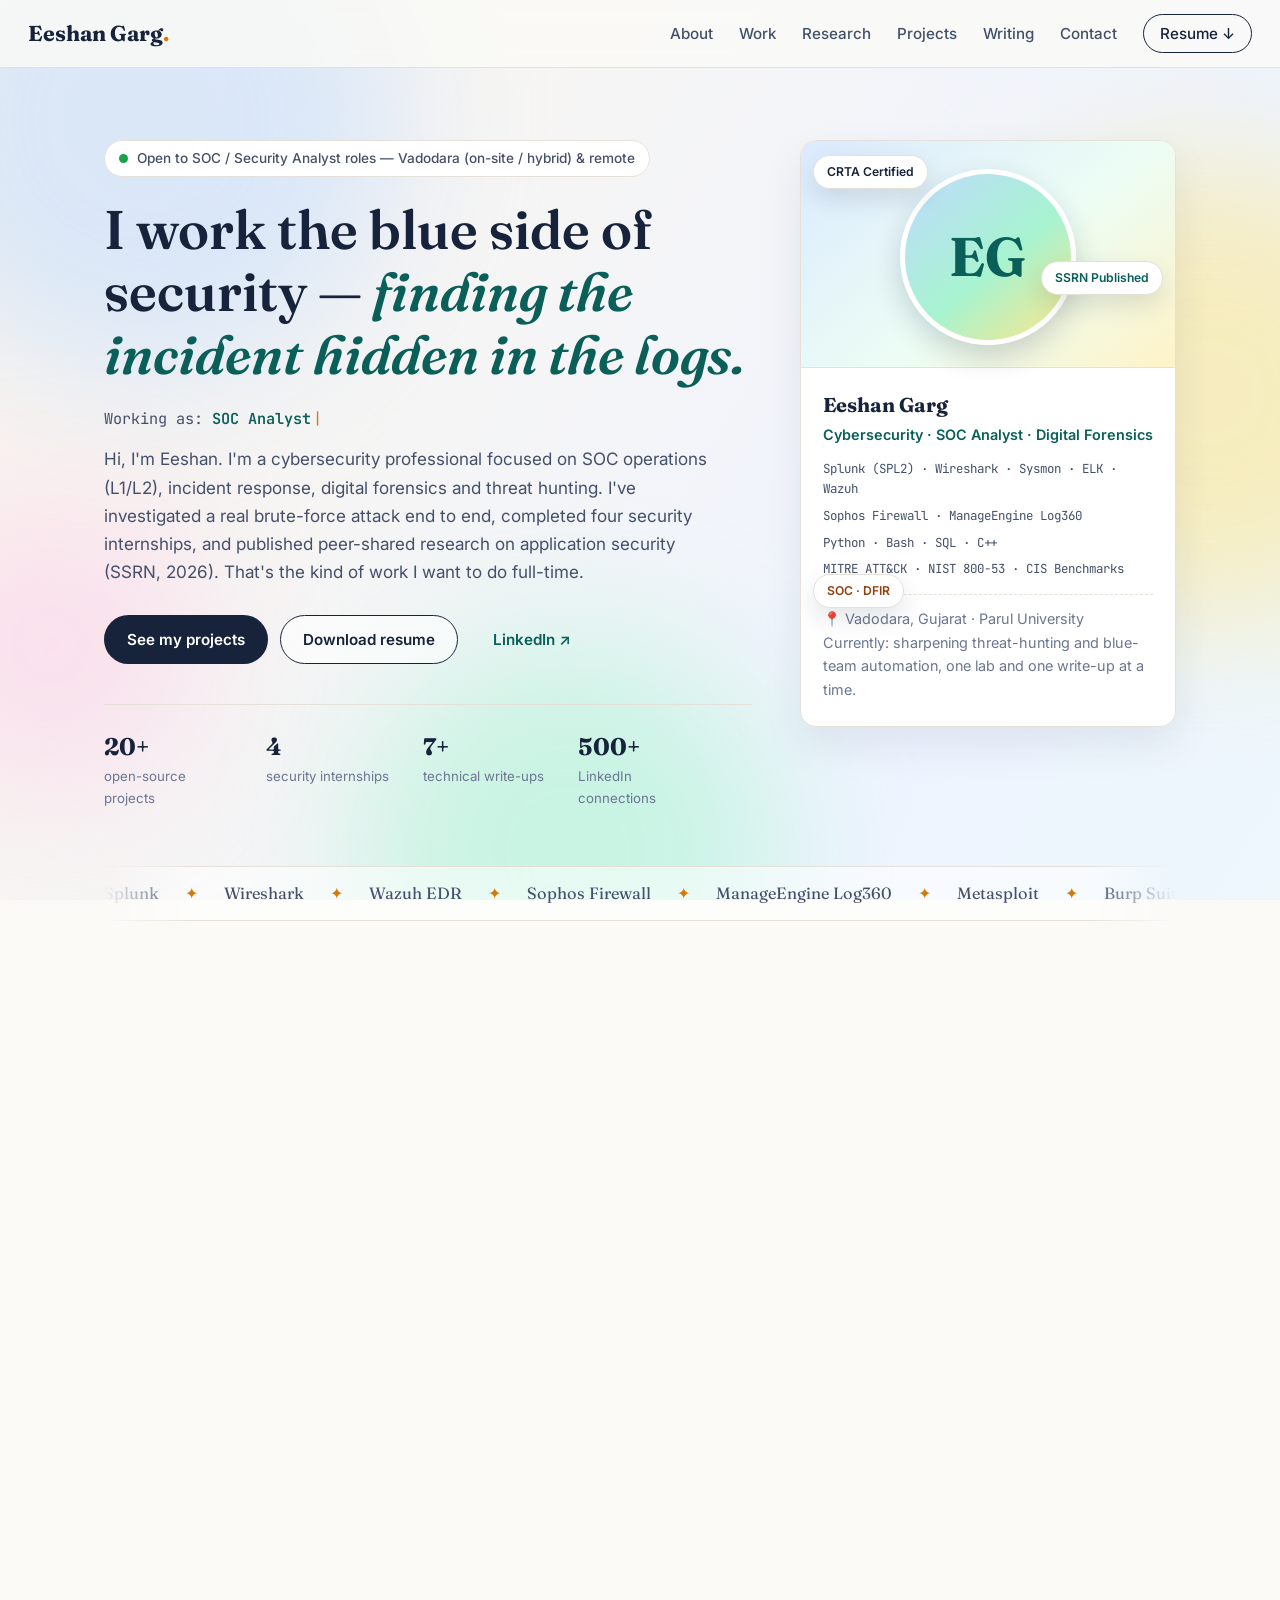
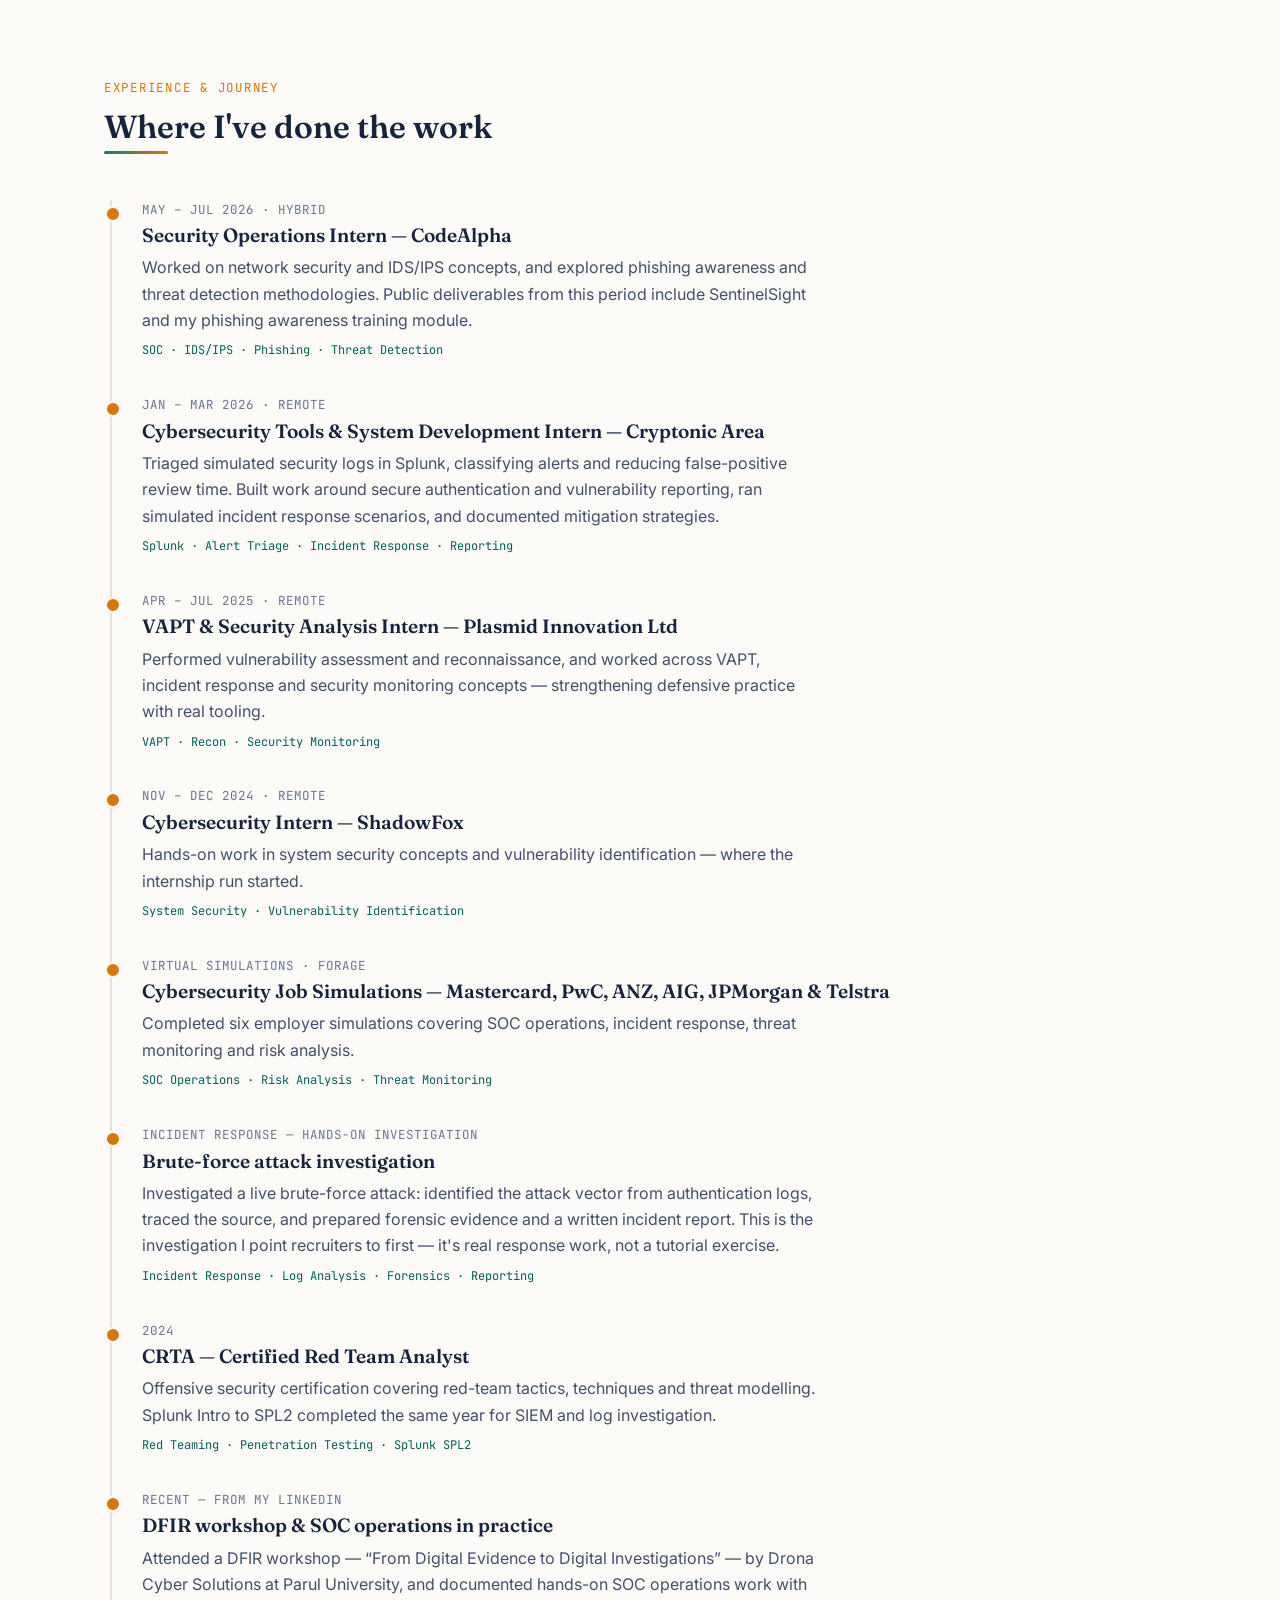
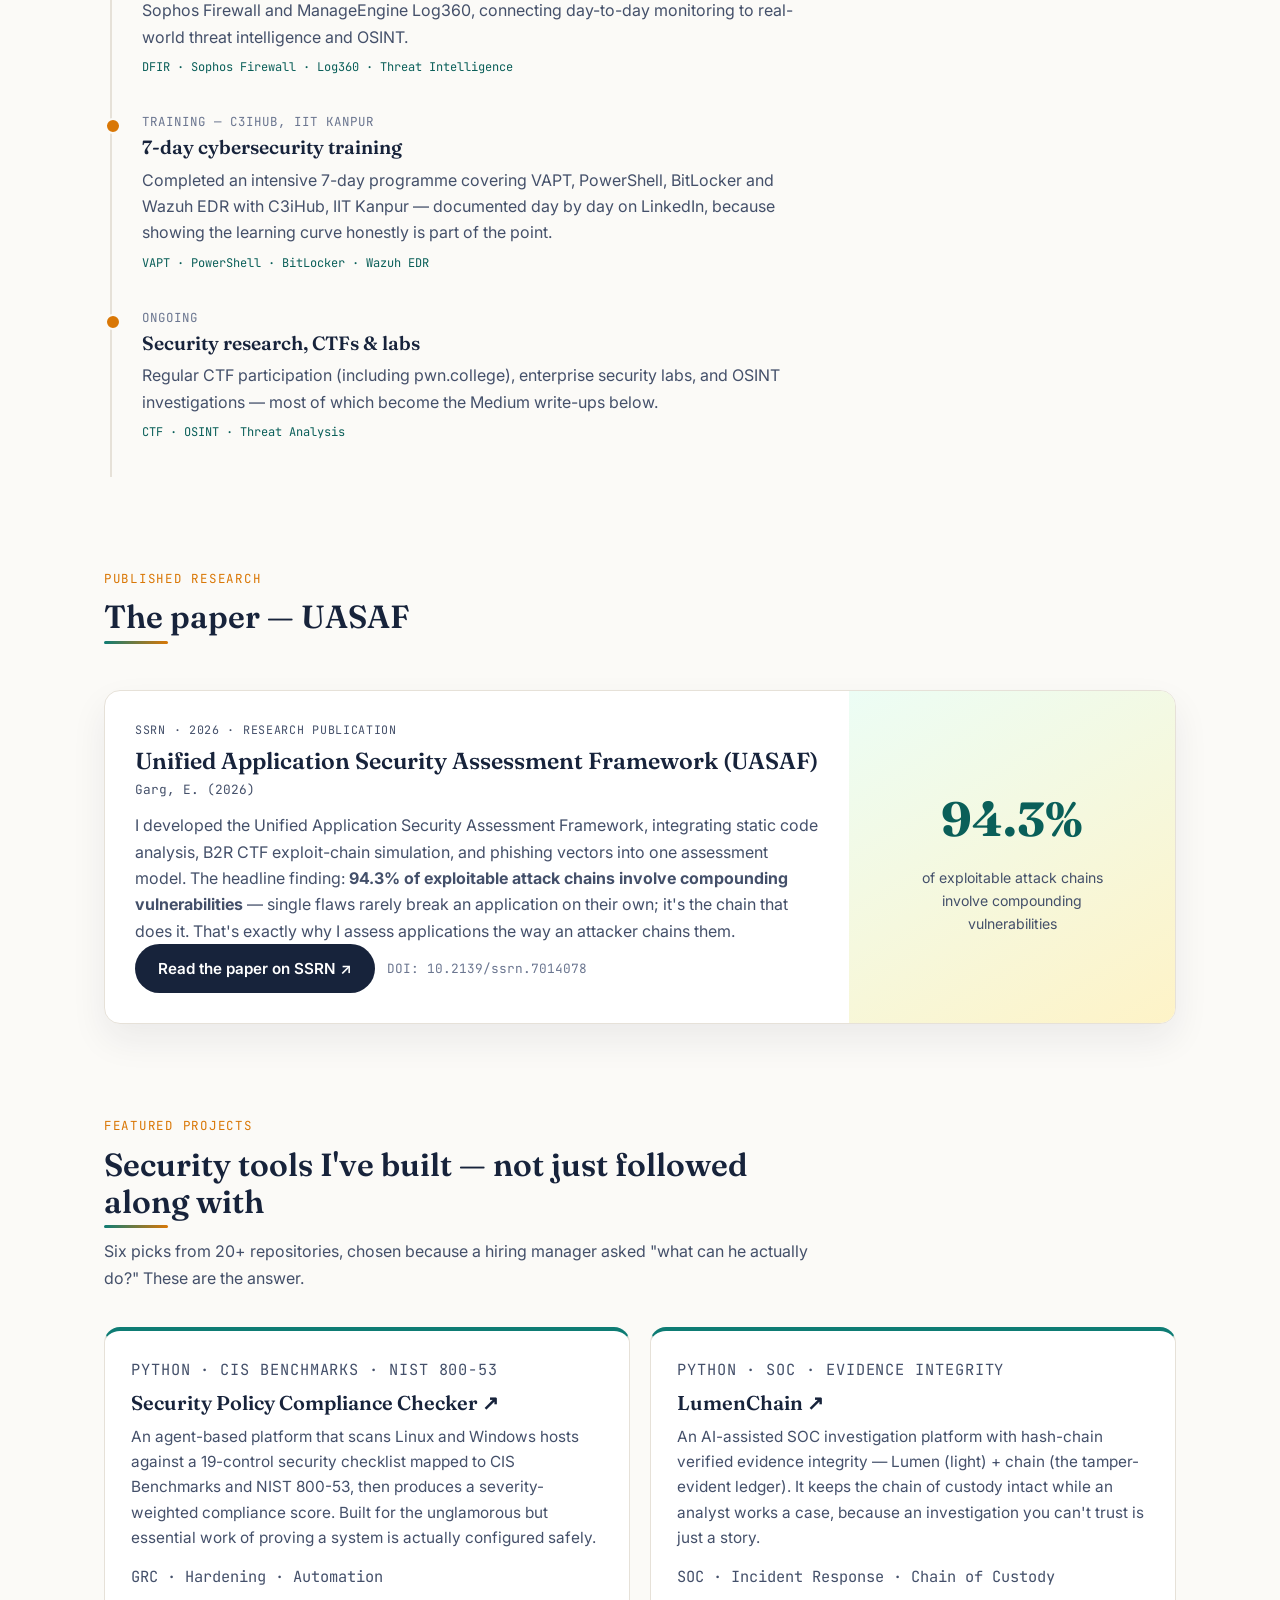
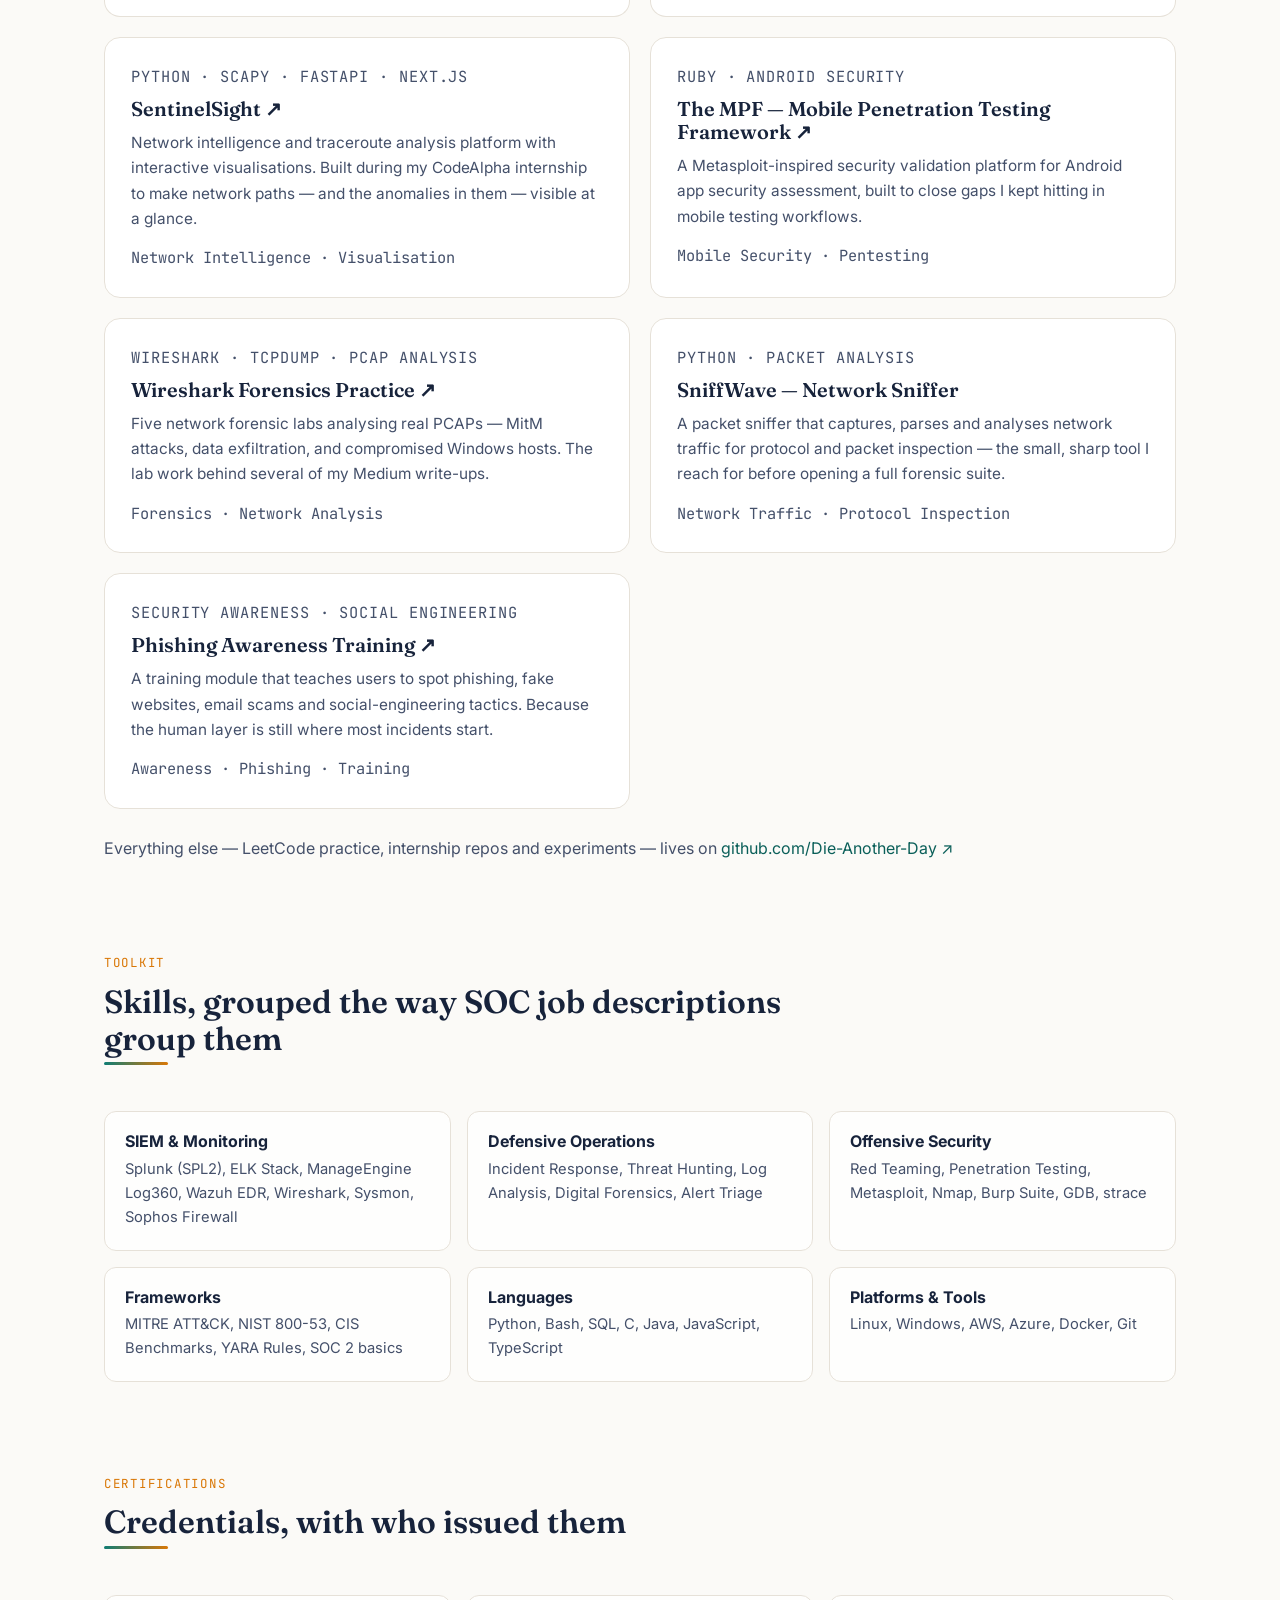
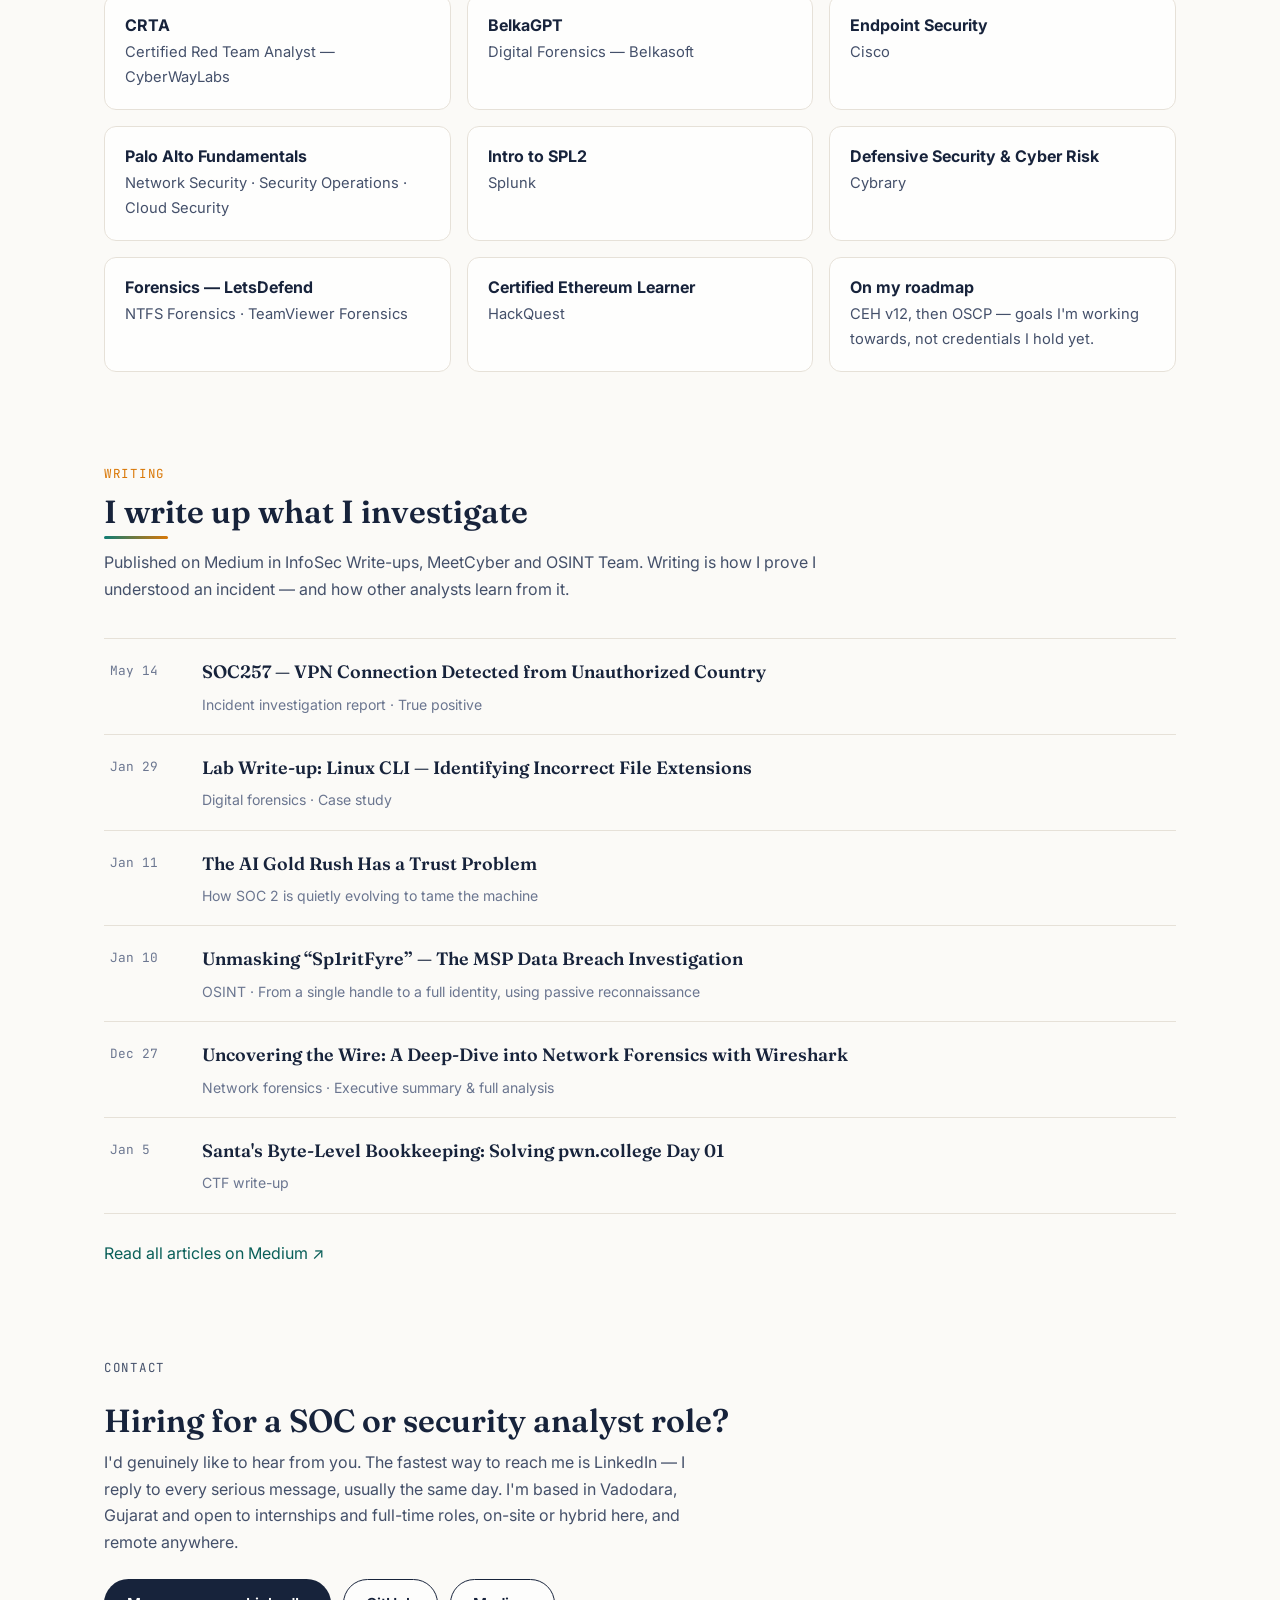
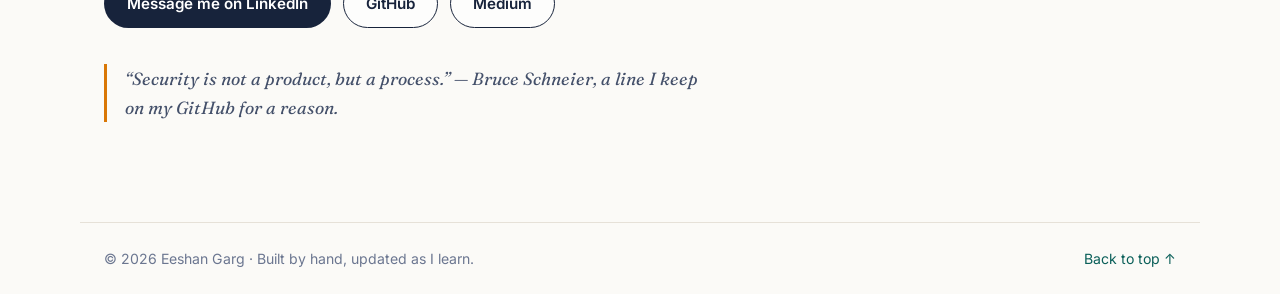
==== index.html @ 0905671b "Add files via upload" ====
<!DOCTYPE html>
<html lang="en">
<head>
<meta charset="UTF-8">
<meta name="viewport" content="width=device-width, initial-scale=1.0">
<title>Eeshan Garg — SOC Analyst &amp; Cybersecurity Professional</title>
<meta name="description" content="Eeshan Garg is a cybersecurity professional from Vadodara, Gujarat, specialising in SOC operations, incident response, threat hunting and digital forensics. CRTA certified, Splunk SPL2, Parul University. Open to SOC / Security Analyst roles — on-site & hybrid in Vadodara, and remote.">
<meta property="og:title" content="Eeshan Garg — SOC Analyst & Cybersecurity Professional">
<meta property="og:description" content="SOC operations, incident response, threat hunting. CRTA certified. I investigate real incidents and write up what I find.">
<meta property="og:type" content="website">
<meta property="og:url" content="https://eeshan-agrawal.vercel.app/">
<link rel="preconnect" href="https://fonts.googleapis.com">
<link rel="preconnect" href="https://fonts.gstatic.com" crossorigin>
<link href="https://fonts.googleapis.com/css2?family=Fraunces:opsz,wght@9..144,500;9..144,600;9..144,700&family=Inter:wght@400;500;600;700&family=JetBrains+Mono:wght@400;500&display=swap" rel="stylesheet">
<link rel="stylesheet" href="styles.css">
<link rel="stylesheet" href="animations.css">
<link rel="icon" href="data:image/svg+xml,<svg xmlns='http://www.w3.org/2000/svg' viewBox='0 0 100 100'><text y='.9em' font-size='90'>🛡</text></svg>">
</head>
<body>
<div class="scroll-progress" id="scrollProgress" aria-hidden="true"></div>

<!-- animated light background -->
<div class="bg" aria-hidden="true">
  <div class="blob blob-1"></div>
  <div class="blob blob-2"></div>
  <div class="blob blob-3"></div>
  <div class="blob blob-4"></div>
</div>

<header class="site-header">
  <a class="brand" href="#top">Eeshan Garg<span class="brand-dot">.</span></a>
  <button class="nav-toggle" aria-label="Open menu" aria-expanded="false">☰</button>
  <nav class="nav" id="nav">
    <a href="#about">About</a>
    <a href="#work">Work</a>
    <a href="#research">Research</a>
    <a href="#projects">Projects</a>
    <a href="#writing">Writing</a>
    <a href="#contact">Contact</a>
    <a class="nav-cta" href="assets/Eeshan_Garg_Resume.pdf" download>Resume ↓</a>
  </nav>
</header>

<main id="top">

  <!-- HERO -->
  <section class="hero">
    <div class="hero-copy">
      <p class="availability"><span class="pulse"></span> Open to SOC / Security Analyst roles — Vadodara (on-site / hybrid) &amp; remote</p>
      <h1>I work the blue side of security — <em>finding the incident hidden in the logs.</em></h1>
      <p class="role-rotator" aria-label="Roles">Working as: <span id="roleText">SOC Analyst</span><span class="caret">|</span></p>
      <p class="hero-sub">
        Hi, I'm Eeshan. I'm a cybersecurity professional focused on SOC operations (L1/L2),
        incident response, digital forensics and threat hunting. I've investigated a real brute-force
        attack end to end, completed four security internships, and published peer-shared research on
        application security (SSRN, 2026). That's the kind of work I want to do full-time.
      </p>
      <div class="hero-actions">
        <a class="btn btn-primary" href="#projects">See my projects</a>
        <a class="btn btn-ghost" href="assets/Eeshan_Garg_Resume.pdf" download>Download resume</a>
        <a class="btn btn-text" href="https://www.linkedin.com/in/eeshangarg888" target="_blank" rel="noopener">LinkedIn ↗</a>
      </div>
      <dl class="stats">
        <div><dt><span class="count" data-count="20">0</span>+</dt><dd>open-source projects</dd></div>
        <div><dt><span class="count" data-count="4">0</span></dt><dd>security internships</dd></div>
        <div><dt><span class="count" data-count="7">0</span>+</dt><dd>technical write-ups</dd></div>
        <div><dt><span class="count" data-count="500">0</span>+</dt><dd>LinkedIn connections</dd></div>
      </dl>
    </div>

    <aside class="hero-card" id="heroCard">
      <span class="float-badge badge-1">CRTA Certified</span>
      <span class="float-badge badge-2">SSRN Published</span>
      <span class="float-badge badge-3">SOC · DFIR</span>
      <!-- Replace assets/profile.jpg with your LinkedIn profile photo (see README).
           Until then your GitHub photo loads automatically. -->
      <div class="photo-band">
        <img class="profile-photo" src="assets/profile.jpg" alt="Eeshan Garg — LinkedIn profile photo"
             onerror="this.onerror=null;this.style.display='none';document.getElementById('photoFallback').style.display='flex';">
        <div class="profile-photo photo-fallback" id="photoFallback" style="display:none" aria-hidden="true">EG</div>
      </div>
      <div class="hero-card-body">
        <p class="card-name">Eeshan Garg</p>
        <p class="card-role">Cybersecurity · SOC Analyst · Digital Forensics</p>
        <ul class="card-list">
          <li>Splunk (SPL2) · Wireshark · Sysmon · ELK · Wazuh</li>
          <li>Sophos Firewall · ManageEngine Log360</li>
          <li>Python · Bash · SQL · C++</li>
          <li>MITRE ATT&amp;CK · NIST 800-53 · CIS Benchmarks</li>
        </ul>
        <p class="card-note">📍 Vadodara, Gujarat · Parul University<br>Currently: sharpening threat-hunting and blue-team automation, one lab and one write-up at a time.</p>
      </div>
    </aside>
  </section>

  <!-- scrolling tools strip -->
  <div class="marquee-wrap" aria-hidden="true">
    <div class="marquee">
      <span>Splunk</span><i>✦</i><span>Wireshark</span><i>✦</i><span>Wazuh EDR</span><i>✦</i><span>Sophos Firewall</span><i>✦</i><span>ManageEngine Log360</span><i>✦</i><span>Metasploit</span><i>✦</i><span>Burp Suite</span><i>✦</i><span>Nmap</span><i>✦</i><span>MITRE ATT&amp;CK</span><i>✦</i><span>YARA Rules</span><i>✦</i><span>Digital Forensics</span><i>✦</i><span>Threat Hunting</span><i>✦</i>
      <span>Splunk</span><i>✦</i><span>Wireshark</span><i>✦</i><span>Wazuh EDR</span><i>✦</i><span>Sophos Firewall</span><i>✦</i><span>ManageEngine Log360</span><i>✦</i><span>Metasploit</span><i>✦</i><span>Burp Suite</span><i>✦</i><span>Nmap</span><i>✦</i><span>MITRE ATT&amp;CK</span><i>✦</i><span>YARA Rules</span><i>✦</i><span>Digital Forensics</span><i>✦</i><span>Threat Hunting</span><i>✦</i>
    </div>
  </div>

  <!-- ABOUT -->
  <section id="about" class="section reveal">
    <div class="section-head">
      <p class="kicker">About</p>
      <h2>Defensive by focus, offensive by training.</h2>
    </div>
    <div class="two-col">
      <div>
        <p>
          My route into security wasn't a straight line from a textbook. It came from labs, CTFs and
          late-night PCAP files — pulling apart network traffic until a MitM attack or a quiet data
          exfiltration finally made sense. That hands-on habit is still how I learn, and it's why I
          publish my investigations instead of just finishing them.
        </p>
        <p>
          I hold the <strong>CRTA (Certified Red Team Analyst)</strong> certification, which taught me how
          attackers actually move. I use that every day on the defensive side: triaging alerts, hunting
          through logs in Splunk, and asking "if I were the attacker, what would I do next?"
        </p>
        <p>
          I'm based in <strong>Vadodara, Gujarat</strong>, pursuing a <strong>B.Tech in Computer Science &
          Engineering (2023–2027, CGPA 8.2) at Parul University</strong> — coursework in Network Security,
          Ethical Hacking, Digital Forensics and Cloud Security. Alongside my degree I've trained across
          25+ global platforms, including IBM, Cisco, EC-Council and Homeland Security programmes.
        </p>
        <p>
          What I'm looking for now is a SOC or security analyst seat where I can do this for a real
          organisation — monitor, investigate, respond, and keep getting better at it.
        </p>
      </div>
      <div class="focus-box">
        <h3>What I actually do</h3>
        <ul class="check-list">
          <li>Alert triage &amp; investigation (SOC L1/L2)</li>
          <li>Incident response — containment, evidence, reporting</li>
          <li>Log analysis &amp; SIEM queries in Splunk (SPL2)</li>
          <li>Threat hunting mapped to MITRE ATT&amp;CK</li>
          <li>Network forensics with Wireshark &amp; tcpdump</li>
          <li>Security automation in Python</li>
        </ul>
      </div>
    </div>
  </section>

  <!-- EXPERIENCE -->
  <section id="work" class="section reveal">
    <div class="section-head">
      <p class="kicker">Experience &amp; journey</p>
      <h2>Where I've done the work</h2>
    </div>
    <ol class="timeline">
      <li>
        <p class="time">May – Jul 2026 · Hybrid</p>
        <h3>Security Operations Intern — CodeAlpha</h3>
        <p>
          Worked on network security and IDS/IPS concepts, and explored phishing awareness and threat
          detection methodologies. Public deliverables from this period include SentinelSight and my
          phishing awareness training module.
        </p>
        <p class="tags">SOC · IDS/IPS · Phishing · Threat Detection</p>
      </li>
      <li>
        <p class="time">Jan – Mar 2026 · Remote</p>
        <h3>Cybersecurity Tools &amp; System Development Intern — Cryptonic Area</h3>
        <p>
          Triaged simulated security logs in Splunk, classifying alerts and reducing false-positive
          review time. Built work around secure authentication and vulnerability reporting, ran
          simulated incident response scenarios, and documented mitigation strategies.
        </p>
        <p class="tags">Splunk · Alert Triage · Incident Response · Reporting</p>
      </li>
      <li>
        <p class="time">Apr – Jul 2025 · Remote</p>
        <h3>VAPT &amp; Security Analysis Intern — Plasmid Innovation Ltd</h3>
        <p>
          Performed vulnerability assessment and reconnaissance, and worked across VAPT, incident
          response and security monitoring concepts — strengthening defensive practice with real tooling.
        </p>
        <p class="tags">VAPT · Recon · Security Monitoring</p>
      </li>
      <li>
        <p class="time">Nov – Dec 2024 · Remote</p>
        <h3>Cybersecurity Intern — ShadowFox</h3>
        <p>Hands-on work in system security concepts and vulnerability identification — where the internship run started.</p>
        <p class="tags">System Security · Vulnerability Identification</p>
      </li>
      <li>
        <p class="time">Virtual simulations · Forage</p>
        <h3>Cybersecurity Job Simulations — Mastercard, PwC, ANZ, AIG, JPMorgan &amp; Telstra</h3>
        <p>Completed six employer simulations covering SOC operations, incident response, threat monitoring and risk analysis.</p>
        <p class="tags">SOC Operations · Risk Analysis · Threat Monitoring</p>
      </li>
      <li>
        <p class="time">Incident Response — hands-on investigation</p>
        <h3>Brute-force attack investigation</h3>
        <p>
          Investigated a live brute-force attack: identified the attack vector from authentication logs,
          traced the source, and prepared forensic evidence and a written incident report. This is the
          investigation I point recruiters to first — it's real response work, not a tutorial exercise.
        </p>
        <p class="tags">Incident Response · Log Analysis · Forensics · Reporting</p>
      </li>
      <li>
        <p class="time">2024</p>
        <h3>CRTA — Certified Red Team Analyst</h3>
        <p>Offensive security certification covering red-team tactics, techniques and threat modelling. Splunk Intro to SPL2 completed the same year for SIEM and log investigation.</p>
        <p class="tags">Red Teaming · Penetration Testing · Splunk SPL2</p>
      </li>
      <li>
        <p class="time">Recent — from my LinkedIn</p>
        <h3>DFIR workshop &amp; SOC operations in practice</h3>
        <p>
          Attended a DFIR workshop — “From Digital Evidence to Digital Investigations” — by Drona Cyber
          Solutions at Parul University, and documented hands-on SOC operations work with Sophos Firewall
          and ManageEngine Log360, connecting day-to-day monitoring to real-world threat intelligence and OSINT.
        </p>
        <p class="tags">DFIR · Sophos Firewall · Log360 · Threat Intelligence</p>
      </li>
      <li>
        <p class="time">Training — C3iHub, IIT Kanpur</p>
        <h3>7-day cybersecurity training</h3>
        <p>
          Completed an intensive 7-day programme covering VAPT, PowerShell, BitLocker and Wazuh EDR
          with C3iHub, IIT Kanpur — documented day by day on LinkedIn, because showing the learning
          curve honestly is part of the point.
        </p>
        <p class="tags">VAPT · PowerShell · BitLocker · Wazuh EDR</p>
      </li>
      <li>
        <p class="time">Ongoing</p>
        <h3>Security research, CTFs &amp; labs</h3>
        <p>
          Regular CTF participation (including pwn.college), enterprise security labs, and OSINT
          investigations — most of which become the Medium write-ups below.
        </p>
        <p class="tags">CTF · OSINT · Threat Analysis</p>
      </li>
    </ol>
  </section>

  <!-- RESEARCH -->
  <section id="research" class="section reveal">
    <div class="section-head">
      <p class="kicker">Published research</p>
      <h2>The paper — UASAF</h2>
    </div>
    <article class="paper-card">
      <div class="paper-main">
        <p class="project-meta">SSRN · 2026 · Research Publication</p>
        <h3>Unified Application Security Assessment Framework (UASAF)</h3>
        <p class="paper-author">Garg, E. (2026)</p>
        <p>
          I developed the Unified Application Security Assessment Framework, integrating static code
          analysis, B2R CTF exploit-chain simulation, and phishing vectors into one assessment model.
          The headline finding: <strong>94.3% of exploitable attack chains involve compounding
          vulnerabilities</strong> — single flaws rarely break an application on their own; it's the
          chain that does it. That's exactly why I assess applications the way an attacker chains them.
        </p>
        <div class="hero-actions">
          <a class="btn btn-primary" href="https://doi.org/10.2139/ssrn.7014078" target="_blank" rel="noopener">Read the paper on SSRN ↗</a>
          <span class="doi">DOI: 10.2139/ssrn.7014078</span>
        </div>
      </div>
      <div class="paper-stat">
        <span class="paper-big"><span class="count" data-count="94.3" data-decimal="1">0</span>%</span>
        <span class="paper-caption">of exploitable attack chains involve compounding vulnerabilities</span>
      </div>
    </article>
  </section>

  <!-- PROJECTS -->
  <section id="projects" class="section reveal">
    <div class="section-head">
      <p class="kicker">Featured projects</p>
      <h2>Security tools I've built — not just followed along with</h2>
      <p class="section-sub">Six picks from 20+ repositories, chosen because a hiring manager asked "what can he actually do?" These are the answer.</p>
    </div>

    <div class="project-grid">
      <article class="project-card featured">
        <p class="project-meta">Python · CIS Benchmarks · NIST 800-53</p>
        <h3><a href="https://github.com/Die-Another-Day/Security-Policy-Compliance-Checker" target="_blank" rel="noopener">Security Policy Compliance Checker ↗</a></h3>
        <p>An agent-based platform that scans Linux and Windows hosts against a 19-control security checklist mapped to CIS Benchmarks and NIST 800-53, then produces a severity-weighted compliance score. Built for the unglamorous but essential work of proving a system is actually configured safely.</p>
        <p class="project-foot">GRC · Hardening · Automation</p>
      </article>

      <article class="project-card featured">
        <p class="project-meta">Python · SOC · Evidence Integrity</p>
        <h3><a href="https://github.com/Die-Another-Day/LumenChain" target="_blank" rel="noopener">LumenChain ↗</a></h3>
        <p>An AI-assisted SOC investigation platform with hash-chain verified evidence integrity — Lumen (light) + chain (the tamper-evident ledger). It keeps the chain of custody intact while an analyst works a case, because an investigation you can't trust is just a story.</p>
        <p class="project-foot">SOC · Incident Response · Chain of Custody</p>
      </article>

      <article class="project-card">
        <p class="project-meta">Python · Scapy · FastAPI · Next.js</p>
        <h3><a href="https://github.com/Die-Another-Day/CodeAlpha_SentinelSight" target="_blank" rel="noopener">SentinelSight ↗</a></h3>
        <p>Network intelligence and traceroute analysis platform with interactive visualisations. Built during my CodeAlpha internship to make network paths — and the anomalies in them — visible at a glance.</p>
        <p class="project-foot">Network Intelligence · Visualisation</p>
      </article>

      <article class="project-card">
        <p class="project-meta">Ruby · Android Security</p>
        <h3><a href="https://github.com/Die-Another-Day/The-MPF" target="_blank" rel="noopener">The MPF — Mobile Penetration Testing Framework ↗</a></h3>
        <p>A Metasploit-inspired security validation platform for Android app security assessment, built to close gaps I kept hitting in mobile testing workflows.</p>
        <p class="project-foot">Mobile Security · Pentesting</p>
      </article>

      <article class="project-card">
        <p class="project-meta">Wireshark · tcpdump · PCAP Analysis</p>
        <h3><a href="https://github.com/Die-Another-Day/Wireshark-Forensics-Practice" target="_blank" rel="noopener">Wireshark Forensics Practice ↗</a></h3>
        <p>Five network forensic labs analysing real PCAPs — MitM attacks, data exfiltration, and compromised Windows hosts. The lab work behind several of my Medium write-ups.</p>
        <p class="project-foot">Forensics · Network Analysis</p>
      </article>

      <article class="project-card">
        <p class="project-meta">Python · Packet Analysis</p>
        <h3>SniffWave — Network Sniffer</h3>
        <p>A packet sniffer that captures, parses and analyses network traffic for protocol and packet inspection — the small, sharp tool I reach for before opening a full forensic suite.</p>
        <p class="project-foot">Network Traffic · Protocol Inspection</p>
      </article>

      <article class="project-card">
        <p class="project-meta">Security Awareness · Social Engineering</p>
        <h3><a href="https://github.com/Die-Another-Day/CodeAlpha_PhishingAwarenessTraining" target="_blank" rel="noopener">Phishing Awareness Training ↗</a></h3>
        <p>A training module that teaches users to spot phishing, fake websites, email scams and social-engineering tactics. Because the human layer is still where most incidents start.</p>
        <p class="project-foot">Awareness · Phishing · Training</p>
      </article>
    </div>
    <p class="more-link">Everything else — LeetCode practice, internship repos and experiments — lives on <a href="https://github.com/Die-Another-Day/" target="_blank" rel="noopener">github.com/Die-Another-Day ↗</a></p>
  </section>

  <!-- SKILLS -->
  <section class="section reveal">
    <div class="section-head">
      <p class="kicker">Toolkit</p>
      <h2>Skills, grouped the way SOC job descriptions group them</h2>
    </div>
    <div class="skills-grid">
      <div class="skill-box"><h3>SIEM &amp; Monitoring</h3><p>Splunk (SPL2), ELK Stack, ManageEngine Log360, Wazuh EDR, Wireshark, Sysmon, Sophos Firewall</p></div>
      <div class="skill-box"><h3>Defensive Operations</h3><p>Incident Response, Threat Hunting, Log Analysis, Digital Forensics, Alert Triage</p></div>
      <div class="skill-box"><h3>Offensive Security</h3><p>Red Teaming, Penetration Testing, Metasploit, Nmap, Burp Suite, GDB, strace</p></div>
      <div class="skill-box"><h3>Frameworks</h3><p>MITRE ATT&amp;CK, NIST 800-53, CIS Benchmarks, YARA Rules, SOC 2 basics</p></div>
      <div class="skill-box"><h3>Languages</h3><p>Python, Bash, SQL, C, Java, JavaScript, TypeScript</p></div>
      <div class="skill-box"><h3>Platforms &amp; Tools</h3><p>Linux, Windows, AWS, Azure, Docker, Git</p></div>
    </div>
  </section>

  <!-- CERTIFICATIONS -->
  <section class="section reveal">
    <div class="section-head">
      <p class="kicker">Certifications</p>
      <h2>Credentials, with who issued them</h2>
    </div>
    <div class="skills-grid">
      <div class="skill-box"><h3>CRTA</h3><p>Certified Red Team Analyst — CyberWayLabs</p></div>
      <div class="skill-box"><h3>BelkaGPT</h3><p>Digital Forensics — Belkasoft</p></div>
      <div class="skill-box"><h3>Endpoint Security</h3><p>Cisco</p></div>
      <div class="skill-box"><h3>Palo Alto Fundamentals</h3><p>Network Security · Security Operations · Cloud Security</p></div>
      <div class="skill-box"><h3>Intro to SPL2</h3><p>Splunk</p></div>
      <div class="skill-box"><h3>Defensive Security &amp; Cyber Risk</h3><p>Cybrary</p></div>
      <div class="skill-box"><h3>Forensics — LetsDefend</h3><p>NTFS Forensics · TeamViewer Forensics</p></div>
      <div class="skill-box"><h3>Certified Ethereum Learner</h3><p>HackQuest</p></div>
      <div class="skill-box"><h3>On my roadmap</h3><p>CEH v12, then OSCP — goals I'm working towards, not credentials I hold yet.</p></div>
    </div>
  </section>

  <!-- WRITING -->
  <section id="writing" class="section reveal">
    <div class="section-head">
      <p class="kicker">Writing</p>
      <h2>I write up what I investigate</h2>
      <p class="section-sub">Published on Medium in InfoSec Write-ups, MeetCyber and OSINT Team. Writing is how I prove I understood an incident — and how other analysts learn from it.</p>
    </div>
    <ul class="writing-list">
      <li>
        <a href="https://eeshan-agrawal.medium.com/" target="_blank" rel="noopener">
          <span class="w-date">May 14</span>
          <span class="w-title">SOC257 — VPN Connection Detected from Unauthorized Country</span>
          <span class="w-sub">Incident investigation report · True positive</span>
        </a>
      </li>
      <li>
        <a href="https://eeshan-agrawal.medium.com/" target="_blank" rel="noopener">
          <span class="w-date">Jan 29</span>
          <span class="w-title">Lab Write-up: Linux CLI — Identifying Incorrect File Extensions</span>
          <span class="w-sub">Digital forensics · Case study</span>
        </a>
      </li>
      <li>
        <a href="https://eeshan-agrawal.medium.com/" target="_blank" rel="noopener">
          <span class="w-date">Jan 11</span>
          <span class="w-title">The AI Gold Rush Has a Trust Problem</span>
          <span class="w-sub">How SOC 2 is quietly evolving to tame the machine</span>
        </a>
      </li>
      <li>
        <a href="https://eeshan-agrawal.medium.com/" target="_blank" rel="noopener">
          <span class="w-date">Jan 10</span>
          <span class="w-title">Unmasking “Sp1ritFyre” — The MSP Data Breach Investigation</span>
          <span class="w-sub">OSINT · From a single handle to a full identity, using passive reconnaissance</span>
        </a>
      </li>
      <li>
        <a href="https://eeshan-agrawal.medium.com/" target="_blank" rel="noopener">
          <span class="w-date">Dec 27</span>
          <span class="w-title">Uncovering the Wire: A Deep-Dive into Network Forensics with Wireshark</span>
          <span class="w-sub">Network forensics · Executive summary &amp; full analysis</span>
        </a>
      </li>
      <li>
        <a href="https://eeshan-agrawal.medium.com/" target="_blank" rel="noopener">
          <span class="w-date">Jan 5</span>
          <span class="w-title">Santa's Byte-Level Bookkeeping: Solving pwn.college Day 01</span>
          <span class="w-sub">CTF write-up</span>
        </a>
      </li>
    </ul>
    <p class="more-link"><a href="https://eeshan-agrawal.medium.com/" target="_blank" rel="noopener">Read all articles on Medium ↗</a></p>
  </section>

  <!-- CONTACT -->
  <section id="contact" class="section contact reveal">
    <p class="kicker">Contact</p>
    <h2>Hiring for a SOC or security analyst role?</h2>
    <p>
      I'd genuinely like to hear from you. The fastest way to reach me is LinkedIn —
      I reply to every serious message, usually the same day. I'm based in Vadodara, Gujarat
      and open to internships and full-time roles, on-site or hybrid here, and remote anywhere.
    </p>
    <div class="hero-actions">
      <a class="btn btn-primary" href="https://www.linkedin.com/in/eeshangarg888" target="_blank" rel="noopener">Message me on LinkedIn</a>
      <a class="btn btn-ghost" href="https://github.com/Die-Another-Day/" target="_blank" rel="noopener">GitHub</a>
      <a class="btn btn-ghost" href="https://eeshan-agrawal.medium.com/" target="_blank" rel="noopener">Medium</a>
    </div>
    <blockquote class="quote">“Security is not a product, but a process.” — Bruce Schneier, a line I keep on my GitHub for a reason.</blockquote>
  </section>

</main>

<footer>
  <p>© <span id="year"></span> Eeshan Garg · Built by hand, updated as I learn.</p>
  <p><a href="#top">Back to top ↑</a></p>
</footer>

<script src="script.js"></script>
</body>
</html>
---- styles.css ----
/* Eeshan Garg — portfolio
   Light, warm, paper-like. Animated pastel background, ink navy text.
   Hand-tuned, no framework. */

:root{
  --ink:#17233b;
  --ink-soft:#44506a;
  --muted:#6b7690;
  --paper:#fbfaf7;
  --card:#ffffff;
  --line:#e6e1d8;
  --teal:#0e7c74;
  --teal-dark:#0a5f59;
  --amber:#d97706;
  --radius:16px;
  --max:1120px;
}

*{box-sizing:border-box;margin:0;padding:0}
html{scroll-behavior:smooth}
body{
  font-family:'Inter',system-ui,-apple-system,sans-serif;
  color:var(--ink);
  background:var(--paper);
  line-height:1.65;
  overflow-x:hidden;
  position:relative;
}
h1,h2,h3{font-family:'Fraunces',Georgia,serif;line-height:1.15;font-weight:600}
a{color:var(--teal-dark);text-decoration:none}
a:hover{text-decoration:underline}
::selection{background:#ffe9b8}

/* ---------- animated light background ---------- */
.bg{position:fixed;inset:0;z-index:-1;overflow:hidden;
  background:linear-gradient(120deg,#fdf6ec,#eef4ff,#ecfdf5,#fdf2f8,#fff7ed);
  background-size:300% 300%;
  animation:bgShift 26s ease-in-out infinite alternate;
}
@keyframes bgShift{
  0%{background-position:0% 40%}
  50%{background-position:60% 60%}
  100%{background-position:100% 40%}
}
.blob{position:absolute;border-radius:50%;filter:blur(70px);opacity:.55;will-change:transform}
.blob-1{width:520px;height:520px;background:#bfdbfe;top:-140px;left:-120px;animation:drift1 22s ease-in-out infinite alternate}
.blob-2{width:460px;height:460px;background:#fde68a;top:18%;right:-160px;animation:drift2 28s ease-in-out infinite alternate}
.blob-3{width:420px;height:420px;background:#a7f3d0;bottom:-160px;left:28%;animation:drift1 32s ease-in-out infinite alternate-reverse}
.blob-4{width:300px;height:300px;background:#fbcfe8;top:55%;left:-100px;animation:drift2 24s ease-in-out infinite alternate-reverse}
@keyframes drift1{from{transform:translate(0,0) scale(1)}to{transform:translate(90px,60px) scale(1.12)}}
@keyframes drift2{from{transform:translate(0,0) scale(1.05)}to{transform:translate(-70px,90px) scale(.94)}}
@media (prefers-reduced-motion:reduce){
  .bg,.blob{animation:none}
  html{scroll-behavior:auto}
}

/* ---------- header ---------- */
.site-header{
  position:sticky;top:0;z-index:50;
  display:flex;align-items:center;justify-content:space-between;
  padding:14px 28px;
  background:rgba(251,250,247,.82);backdrop-filter:blur(10px);
  border-bottom:1px solid var(--line);
}
.brand{font-family:'Fraunces',serif;font-size:1.35rem;font-weight:700;color:var(--ink)}
.brand:hover{text-decoration:none}
.brand-dot{color:var(--amber)}
.nav{display:flex;gap:26px;align-items:center}
.nav a{color:var(--ink-soft);font-weight:500;font-size:.95rem}
.nav a:hover{color:var(--ink);text-decoration:none}
.nav-cta{border:1.5px solid var(--ink);border-radius:999px;padding:6px 16px;color:var(--ink)!important}
.nav-cta:hover{background:var(--ink);color:#fff!important}
.nav-toggle{display:none;background:none;border:0;font-size:1.4rem;cursor:pointer;color:var(--ink)}

/* ---------- layout ---------- */
main{max-width:var(--max);margin:0 auto;padding:0 24px}
.section{padding:84px 0 8px}
.section-head{max-width:720px;margin-bottom:36px}
.kicker{font-family:'JetBrains Mono',monospace;font-size:.78rem;letter-spacing:.14em;text-transform:uppercase;color:var(--amber);margin-bottom:10px}
.section-head h2,.contact h2{font-size:2rem;margin-bottom:10px}
.section-sub{color:var(--ink-soft)}

/* ---------- hero ---------- */
.hero{display:grid;grid-template-columns:1.55fr .9fr;gap:48px;padding:72px 0 30px;align-items:start}
.availability{display:inline-flex;align-items:center;gap:9px;background:#fff;border:1px solid var(--line);
  border-radius:999px;padding:6px 14px;font-size:.85rem;font-weight:500;color:var(--ink-soft);margin-bottom:22px}
.pulse{width:9px;height:9px;border-radius:50%;background:#16a34a;animation:pulse 2s infinite}
@keyframes pulse{0%{box-shadow:0 0 0 0 rgba(22,163,74,.45)}70%{box-shadow:0 0 0 8px rgba(22,163,74,0)}100%{box-shadow:0 0 0 0 rgba(22,163,74,0)}}
.hero h1{font-size:clamp(2.1rem,4.6vw,3.4rem);margin-bottom:20px}
.hero h1 em{font-style:italic;color:var(--teal-dark)}
.hero-sub{font-size:1.07rem;color:var(--ink-soft);max-width:56ch;margin-bottom:28px}
.hero-actions{display:flex;flex-wrap:wrap;gap:12px;align-items:center}
.btn{display:inline-block;border-radius:999px;padding:11px 22px;font-weight:600;font-size:.95rem;border:1.5px solid transparent}
.btn:hover{text-decoration:none;transform:translateY(-1px)}
.btn-primary{background:var(--ink);color:#fff}
.btn-primary:hover{background:var(--teal-dark)}
.btn-ghost{border-color:var(--ink);color:var(--ink);background:rgba(255,255,255,.6)}
.btn-ghost:hover{background:var(--ink);color:#fff}
.btn-text{color:var(--teal-dark)}
.stats{display:flex;gap:34px;flex-wrap:wrap;margin-top:40px;border-top:1px solid var(--line);padding-top:22px}
.stats dt{font-family:'Fraunces',serif;font-size:1.5rem;font-weight:700}
.stats dd{font-size:.83rem;color:var(--muted);max-width:16ch}

.hero-card{background:var(--card);border:1px solid var(--line);border-radius:var(--radius);
  overflow:hidden;box-shadow:0 18px 40px rgba(23,35,59,.08);transform:rotate(1.2deg)}
.photo-band{background:linear-gradient(140deg,#dbeafe,#ecfdf5 55%,#fef3c7);padding:28px 0 22px;
  display:flex;justify-content:center;border-bottom:1px solid var(--line)}
.profile-photo{width:176px;height:176px;border-radius:50%;object-fit:cover;display:block;
  background:#dbeafe;border:5px solid #fff;box-shadow:0 12px 28px rgba(23,35,59,.18)}
.photo-fallback{align-items:center;justify-content:center;font-family:'Fraunces',serif;
  font-size:3.4rem;font-weight:700;color:var(--teal-dark);
  background:linear-gradient(140deg,#bfdbfe,#a7f3d0 55%,#fde68a)}
.hero-card-body{padding:20px 22px 24px}
.card-name{font-family:'Fraunces',serif;font-size:1.25rem;font-weight:700}
.card-role{color:var(--teal-dark);font-weight:600;font-size:.9rem;margin:2px 0 12px}
.card-list{list-style:none;font-family:'JetBrains Mono',monospace;font-size:.78rem;color:var(--ink-soft);display:grid;gap:6px}
.card-note{margin-top:14px;font-size:.9rem;color:var(--muted);border-top:1px dashed var(--line);padding-top:12px}

/* ---------- about ---------- */
.two-col{display:grid;grid-template-columns:1.4fr .9fr;gap:44px}
.two-col p{color:var(--ink-soft);margin-bottom:16px}
.two-col p strong{color:var(--ink)}
.focus-box{background:#fff;border:1px solid var(--line);border-radius:var(--radius);padding:24px;height:fit-content}
.focus-box h3{margin-bottom:14px;font-size:1.1rem}
.check-list{list-style:none;display:grid;gap:10px}
.check-list li{padding-left:26px;position:relative;color:var(--ink-soft);font-size:.95rem}
.check-list li::before{content:"✓";position:absolute;left:0;color:var(--teal);font-weight:700}

/* ---------- timeline ---------- */
.timeline{list-style:none;border-left:2px solid var(--line);margin-left:6px}
.timeline li{position:relative;padding:0 0 34px 30px}
.timeline li::before{content:"";position:absolute;left:-7px;top:6px;width:12px;height:12px;border-radius:50%;background:var(--amber);border:2px solid var(--paper)}
.timeline .time{font-family:'JetBrains Mono',monospace;font-size:.78rem;color:var(--muted);text-transform:uppercase;letter-spacing:.08em}
.timeline h3{font-size:1.2rem;margin:4px 0 8px}
.timeline p{color:var(--ink-soft);max-width:68ch}
.timeline .tags{font-family:'JetBrains Mono',monospace;font-size:.75rem;color:var(--teal-dark);margin-top:8px}
.roadmap{background:#fffbeb;border:1px solid #fde68a;border-radius:12px;padding:14px 18px;color:#92400e;font-size:.93rem}

/* ---------- projects ---------- */
.project-grid{display:grid;grid-template-columns:1fr 1fr;gap:20px}
.project-card{background:var(--card);border:1px solid var(--line);border-radius:var(--radius);padding:26px;transition:transform .18s ease,box-shadow .18s ease}
.project-card:hover{transform:translateY(-3px);box-shadow:0 14px 30px rgba(23,35,59,.09)}
.project-card.featured{border-top:4px solid var(--teal)}
.project-meta{font-family:'JetBrains Mono',monospace;font-size:.73rem;color:var(--muted);text-transform:uppercase;letter-spacing:.06em;margin-bottom:8px}
.project-card h3{font-size:1.25rem;margin-bottom:10px}
.project-card h3 a{color:var(--ink)}
.project-card h3 a:hover{color:var(--teal-dark)}
.project-card p{color:var(--ink-soft);font-size:.96rem}
.project-foot{margin-top:14px;font-family:'JetBrains Mono',monospace;font-size:.73rem;color:var(--teal-dark)}
.more-link{margin-top:26px;color:var(--ink-soft)}

/* ---------- skills ---------- */
.skills-grid{display:grid;grid-template-columns:repeat(3,1fr);gap:16px}
.skill-box{background:rgba(255,255,255,.75);border:1px solid var(--line);border-radius:12px;padding:20px}
.skill-box h3{font-size:1rem;margin-bottom:6px;font-family:'Inter',sans-serif;font-weight:700}
.skill-box p{color:var(--ink-soft);font-size:.92rem}

/* ---------- writing ---------- */
.writing-list{list-style:none;border-top:1px solid var(--line)}
.writing-list li{border-bottom:1px solid var(--line)}
.writing-list a{display:grid;grid-template-columns:74px 1fr;gap:6px 18px;padding:18px 6px;color:var(--ink)}
.writing-list a:hover{text-decoration:none;background:rgba(255,255,255,.65)}
.w-date{font-family:'JetBrains Mono',monospace;font-size:.8rem;color:var(--muted);padding-top:3px}
.w-title{font-family:'Fraunces',serif;font-size:1.12rem;font-weight:600}
.w-sub{grid-column:2;color:var(--muted);font-size:.88rem}

/* ---------- contact / footer ---------- */
.contact{padding-bottom:30px}
.contact p{color:var(--ink-soft);max-width:62ch;margin-bottom:24px}
.quote{margin-top:36px;font-family:'Fraunces',serif;font-style:italic;font-size:1.1rem;color:var(--ink-soft);
  border-left:3px solid var(--amber);padding-left:18px;max-width:56ch}
footer{max-width:var(--max);margin:70px auto 0;padding:24px;border-top:1px solid var(--line);
  display:flex;justify-content:space-between;gap:16px;flex-wrap:wrap;color:var(--muted);font-size:.88rem}

/* ---------- reveal ---------- */
.reveal{opacity:0;transform:translateY(16px);transition:opacity .6s ease,transform .6s ease}
.reveal.visible{opacity:1;transform:none}
@media (prefers-reduced-motion:reduce){.reveal{opacity:1;transform:none;transition:none}}

/* ---------- mobile ---------- */
@media (max-width:900px){
  .hero{grid-template-columns:1fr;padding-top:44px}
  .hero-card{transform:none;max-width:440px}
  .two-col,.project-grid{grid-template-columns:1fr}
  .skills-grid{grid-template-columns:1fr 1fr}
  .nav{display:none;position:absolute;top:100%;left:0;right:0;flex-direction:column;align-items:flex-start;
    background:var(--paper);padding:18px 28px;border-bottom:1px solid var(--line);gap:16px}
  .nav.open{display:flex}
  .nav-toggle{display:block}
  .section{padding-top:60px}
}
@media (max-width:560px){.skills-grid{grid-template-columns:1fr}.stats{gap:22px}}
---- animations.css ----
/* Animations & effects layer — loaded after styles.css.
   Everything respects prefers-reduced-motion at the bottom. */

/* scroll progress */
.scroll-progress{position:fixed;top:0;left:0;height:3px;width:0;z-index:100;
  background:linear-gradient(90deg,var(--teal),var(--amber));border-radius:0 3px 3px 0}

/* hero entrance */
@keyframes riseIn{from{opacity:0;transform:translateY(22px)}to{opacity:1;transform:none}}
.hero-copy>*{animation:riseIn .8s cubic-bezier(.22,.8,.32,1) both}
.hero-copy>*:nth-child(2){animation-delay:.08s}
.hero-copy>*:nth-child(3){animation-delay:.16s}
.hero-copy>*:nth-child(4){animation-delay:.24s}
.hero-copy>*:nth-child(5){animation-delay:.32s}
.hero-copy>*:nth-child(6){animation-delay:.4s}
.hero-card{animation:riseIn .9s .25s cubic-bezier(.22,.8,.32,1) both;transition:transform .25s ease,box-shadow .25s ease;transform-style:preserve-3d;position:relative}
.hero-card:hover{box-shadow:0 28px 60px rgba(23,35,59,.16)}

/* typewriter role line */
.role-rotator{font-family:'JetBrains Mono',monospace;font-size:.95rem;color:var(--ink-soft);margin-bottom:14px;min-height:1.5em}
.role-rotator #roleText{color:var(--teal-dark);font-weight:600}
.caret{display:inline-block;margin-left:2px;color:var(--amber);animation:blink 1s steps(1) infinite}
@keyframes blink{50%{opacity:0}}

/* floating badges on profile card */
.float-badge{position:absolute;z-index:3;background:#fff;border:1px solid var(--line);
  box-shadow:0 10px 24px rgba(23,35,59,.12);border-radius:999px;padding:6px 13px;
  font-size:.76rem;font-weight:600;color:var(--ink);animation:floaty 5s ease-in-out infinite}
.badge-1{top:14px;left:12px}
.badge-2{top:120px;right:12px;animation-delay:1.2s;color:var(--teal-dark)}
.badge-3{bottom:118px;left:12px;animation-delay:2.1s;color:#92400e}
@keyframes floaty{0%,100%{transform:translateY(0)}50%{transform:translateY(-9px)}}

/* marquee */
.marquee-wrap{overflow:hidden;border-top:1px solid var(--line);border-bottom:1px solid var(--line);
  background:rgba(255,255,255,.55);padding:13px 0;margin-top:26px;
  -webkit-mask-image:linear-gradient(90deg,transparent,#000 8%,#000 92%,transparent);
          mask-image:linear-gradient(90deg,transparent,#000 8%,#000 92%,transparent)}
.marquee{display:flex;gap:26px;width:max-content;animation:marquee 30s linear infinite;
  font-family:'Fraunces',serif;font-size:1.02rem;color:var(--ink-soft);white-space:nowrap}
.marquee i{color:var(--amber);font-style:normal}
.marquee-wrap:hover .marquee{animation-play-state:paused}
@keyframes marquee{to{transform:translateX(-50%)}}

/* paper card */
.paper-card{display:grid;grid-template-columns:1.6fr .7fr;gap:0;background:#fff;border:1px solid var(--line);
  border-radius:var(--radius);overflow:hidden;box-shadow:0 16px 36px rgba(23,35,59,.07)}
.paper-main{padding:30px}
.paper-main h3{font-size:1.45rem;margin-bottom:4px}
.paper-author{font-family:'JetBrains Mono',monospace;font-size:.8rem;color:var(--muted);margin-bottom:12px}
.paper-main p{color:var(--ink-soft)}
.doi{font-family:'JetBrains Mono',monospace;font-size:.8rem;color:var(--muted);align-self:center}
.paper-stat{background:linear-gradient(150deg,#ecfdf5,#fef3c7);display:flex;flex-direction:column;
  align-items:center;justify-content:center;padding:28px;text-align:center;gap:8px}
.paper-big{font-family:'Fraunces',serif;font-size:3rem;font-weight:700;color:var(--teal-dark)}
.paper-caption{font-size:.88rem;color:var(--ink-soft);max-width:22ch}

/* card shine + lift (projects) */
.project-card{position:relative;overflow:hidden}
.project-card::after{content:"";position:absolute;top:0;left:-80%;width:55%;height:100%;
  background:linear-gradient(100deg,transparent,rgba(255,255,255,.55),transparent);
  transform:skewX(-18deg);transition:left .6s ease}
.project-card:hover::after{left:130%}
.skill-box{transition:transform .18s ease,box-shadow .18s ease}
.skill-box:hover{transform:translateY(-3px);box-shadow:0 12px 24px rgba(23,35,59,.08)}

/* heading underline draw */
.section-head h2{position:relative;display:inline-block;padding-bottom:8px}
.section-head h2::after{content:"";position:absolute;left:0;bottom:0;height:3px;width:0;
  background:linear-gradient(90deg,var(--teal),var(--amber));border-radius:3px;transition:width .9s ease .15s}
.reveal.visible .section-head h2::after,.section.visible .section-head h2::after{width:64px}

/* timeline dots pulse in */
.timeline li::before{transition:transform .3s ease}
.timeline li:hover::before{transform:scale(1.45)}

/* buttons shine */
.btn-primary{position:relative;overflow:hidden}
.btn-primary::after{content:"";position:absolute;top:0;left:-90%;width:50%;height:100%;
  background:linear-gradient(100deg,transparent,rgba(255,255,255,.35),transparent);transform:skewX(-18deg);transition:left .55s ease}
.btn-primary:hover::after{left:140%}

/* writing rows slide */
.writing-list a{transition:transform .18s ease,background .18s ease}
.writing-list a:hover{transform:translateX(6px)}

/* staggered reveals */
.reveal .project-card,.reveal .skill-box{opacity:0;transform:translateY(14px);transition:opacity .55s ease,transform .55s ease}
.reveal.visible .project-card,.reveal.visible .skill-box{opacity:1;transform:none}
.reveal.visible .project-card:nth-child(2){transition-delay:.07s}
.reveal.visible .project-card:nth-child(3){transition-delay:.14s}
.reveal.visible .project-card:nth-child(4){transition-delay:.21s}
.reveal.visible .project-card:nth-child(5){transition-delay:.28s}
.reveal.visible .project-card:nth-child(6){transition-delay:.35s}
.reveal.visible .project-card:nth-child(7){transition-delay:.42s}
.reveal.visible .skill-box:nth-child(2){transition-delay:.06s}
.reveal.visible .skill-box:nth-child(3){transition-delay:.12s}
.reveal.visible .skill-box:nth-child(4){transition-delay:.18s}
.reveal.visible .skill-box:nth-child(5){transition-delay:.24s}
.reveal.visible .skill-box:nth-child(6){transition-delay:.3s}
.reveal.visible .skill-box:nth-child(7){transition-delay:.36s}
.reveal.visible .skill-box:nth-child(8){transition-delay:.42s}
.reveal.visible .skill-box:nth-child(9){transition-delay:.48s}

@media (max-width:900px){
  .paper-card{grid-template-columns:1fr}
  .float-badge{display:none}
}
@media (prefers-reduced-motion:reduce){
  .marquee,.float-badge,.caret,.hero-copy>*,.hero-card{animation:none!important}
  .reveal .project-card,.reveal .skill-box{opacity:1;transform:none;transition:none}
  .project-card::after,.btn-primary::after{display:none}
}
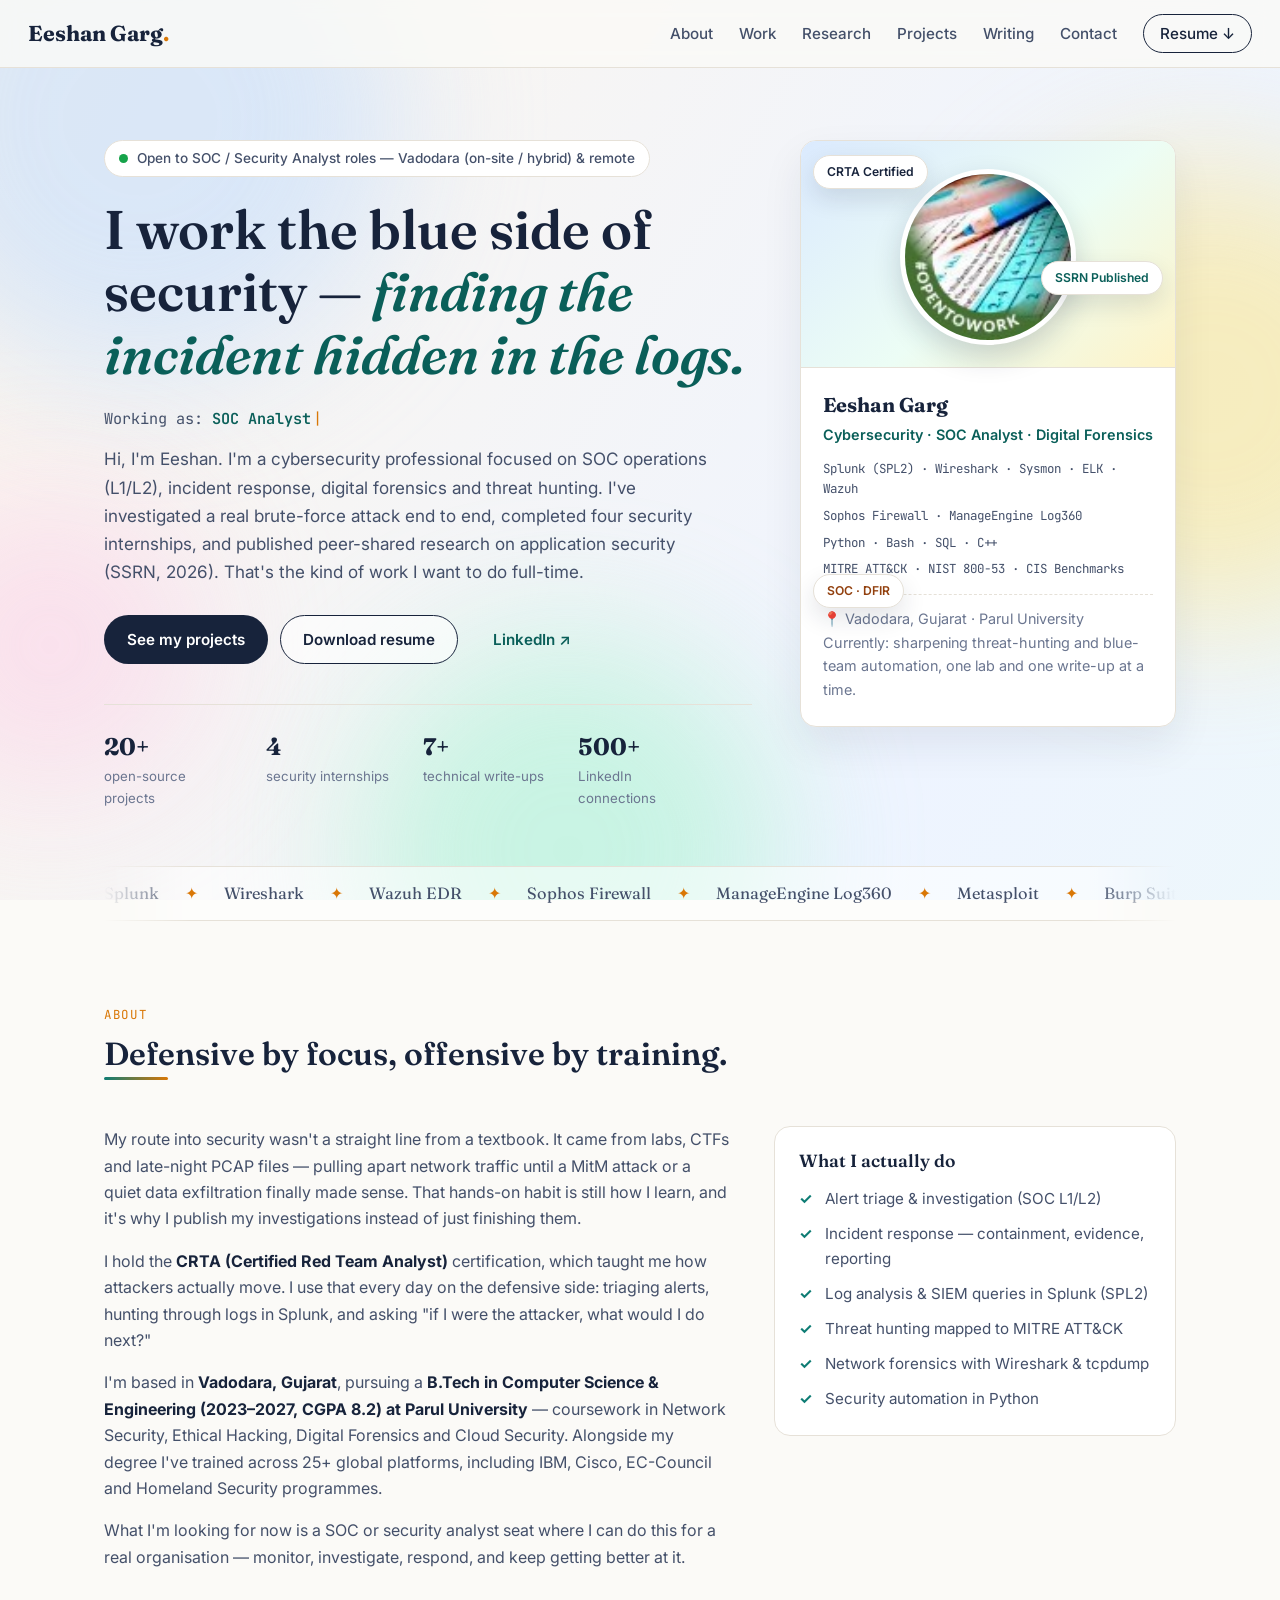
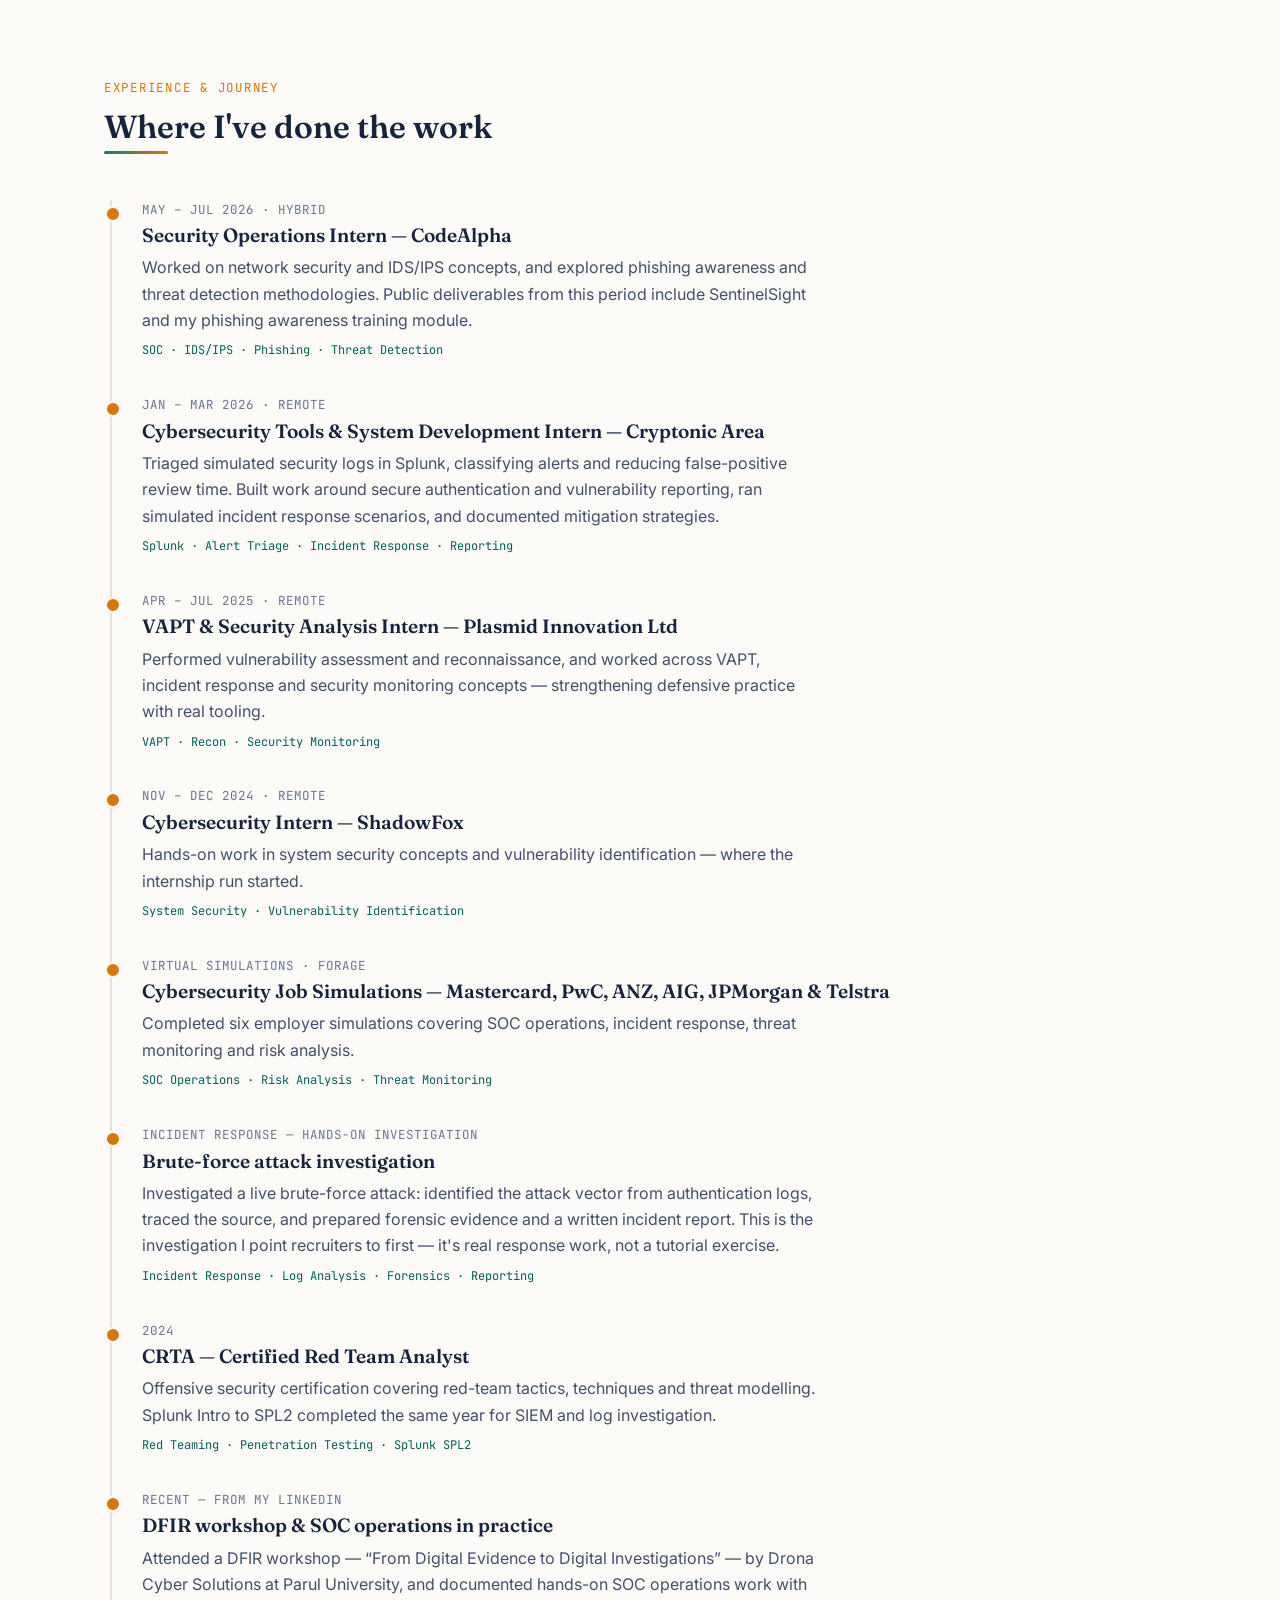
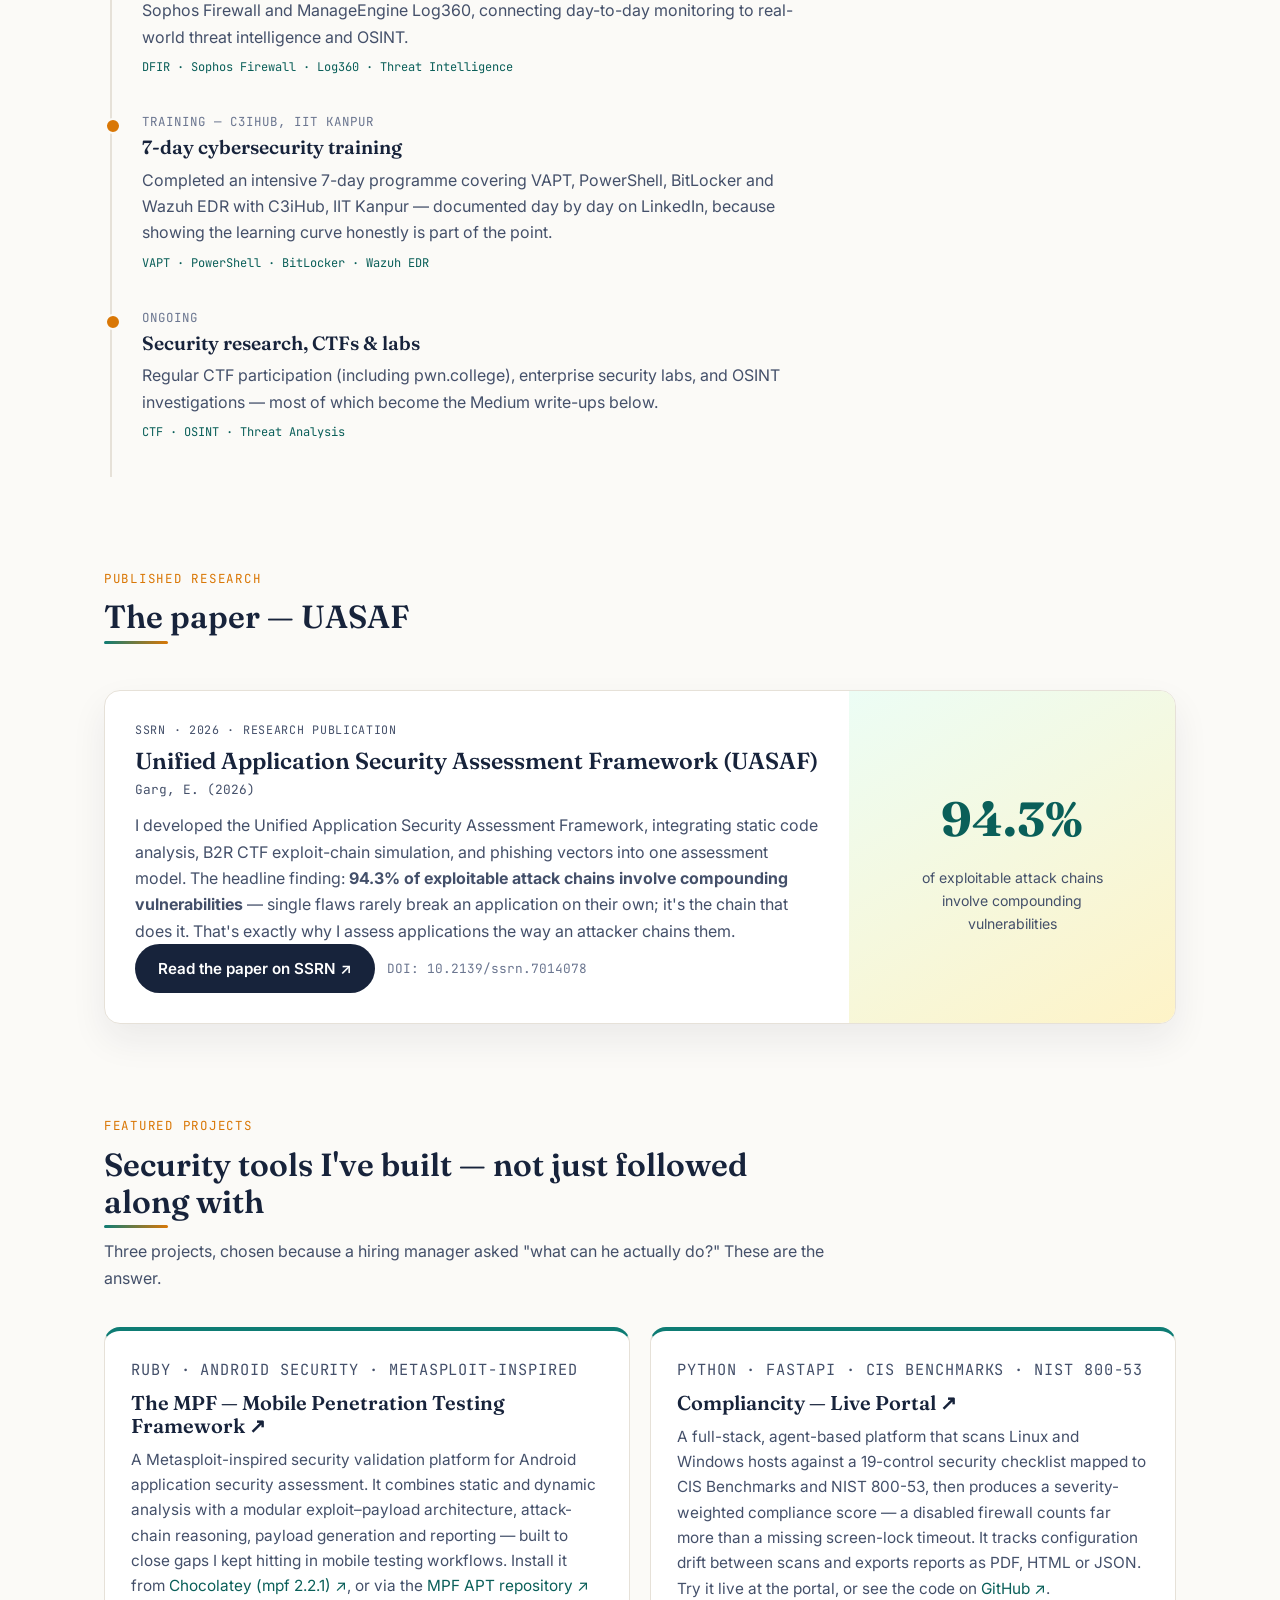
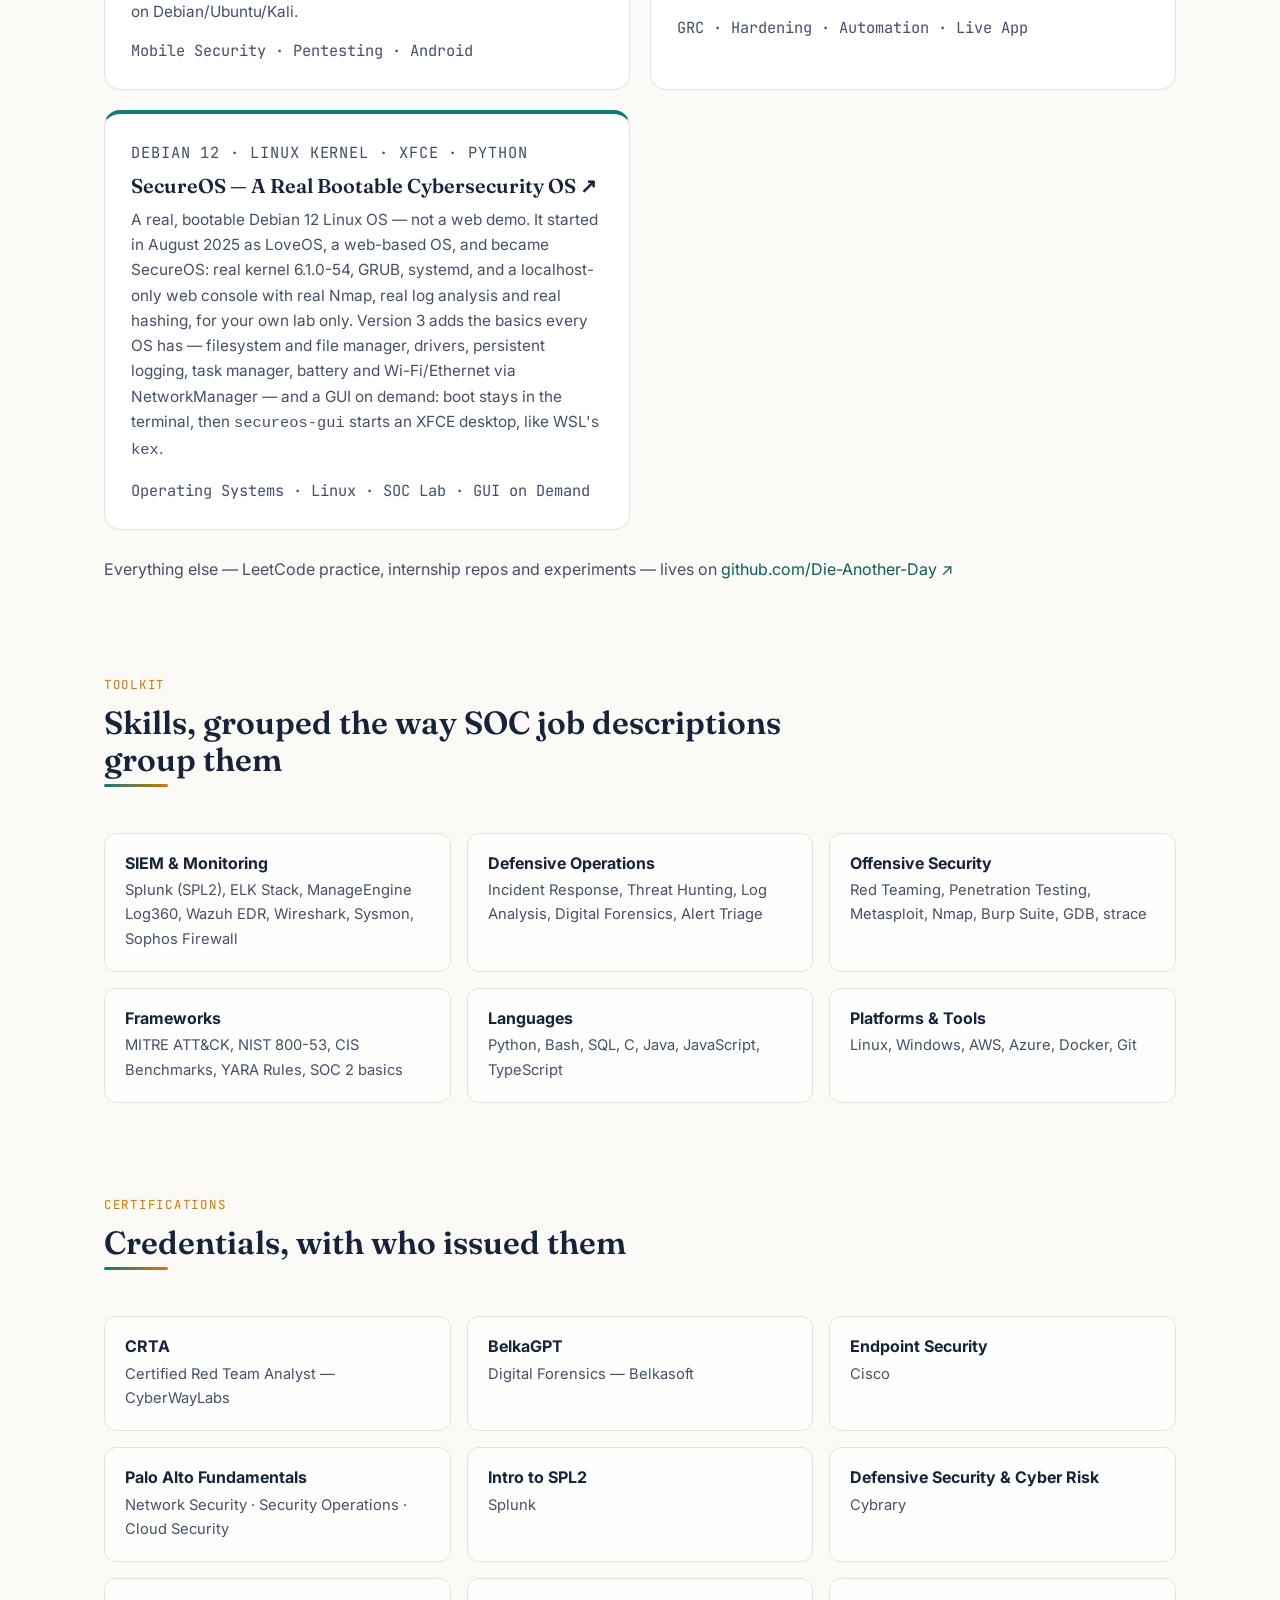
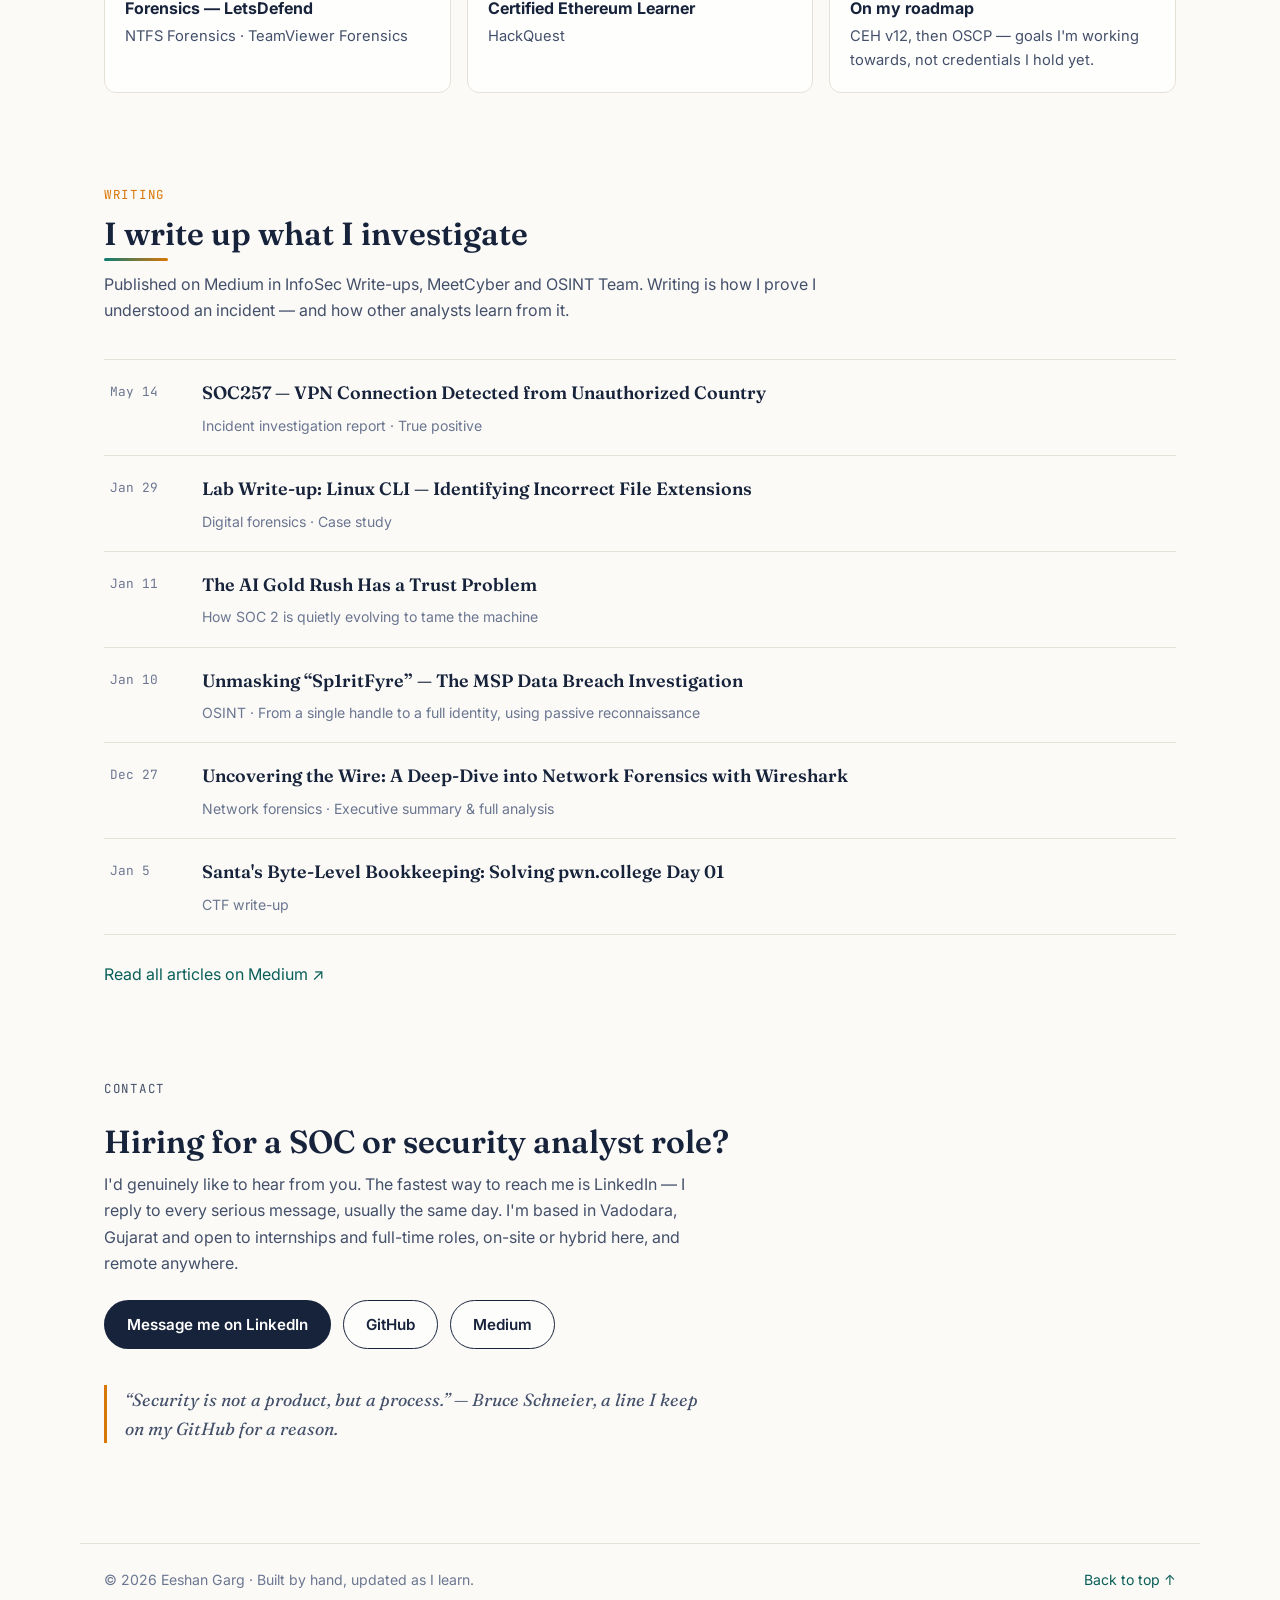
==== commit d9f04aad: "Portfolio: showcase MPF, Compliancity and SecureOS; add Chocolatey mpf 2.2.1 link" ====
--- a/index.html
+++ b/index.html
@@ -276,57 +276,29 @@
     <div class="section-head">
       <p class="kicker">Featured projects</p>
       <h2>Security tools I've built — not just followed along with</h2>
-      <p class="section-sub">Six picks from 20+ repositories, chosen because a hiring manager asked "what can he actually do?" These are the answer.</p>
+      <p class="section-sub">Three projects, chosen because a hiring manager asked "what can he actually do?" These are the answer.</p>
     </div>
 
     <div class="project-grid">
       <article class="project-card featured">
-        <p class="project-meta">Python · CIS Benchmarks · NIST 800-53</p>
-        <h3><a href="https://github.com/Die-Another-Day/Security-Policy-Compliance-Checker" target="_blank" rel="noopener">Security Policy Compliance Checker ↗</a></h3>
-        <p>An agent-based platform that scans Linux and Windows hosts against a 19-control security checklist mapped to CIS Benchmarks and NIST 800-53, then produces a severity-weighted compliance score. Built for the unglamorous but essential work of proving a system is actually configured safely.</p>
-        <p class="project-foot">GRC · Hardening · Automation</p>
+        <p class="project-meta">Ruby · Android Security · Metasploit-inspired</p>
+        <h3><a href="https://github.com/Die-Another-Day/The-MPF" target="_blank" rel="noopener">The MPF — Mobile Penetration Testing Framework ↗</a></h3>
+        <p>A Metasploit-inspired security validation platform for Android application security assessment. It combines static and dynamic analysis with a modular exploit–payload architecture, attack-chain reasoning, payload generation and reporting — built to close gaps I kept hitting in mobile testing workflows. Install it from <a href="https://community.chocolatey.org/packages/mpf/2.2.1" target="_blank" rel="noopener">Chocolatey (mpf 2.2.1) ↗</a>, or via the <a href="https://die-another-day.github.io/The-MPF-APT" target="_blank" rel="noopener">MPF APT repository ↗</a> on Debian/Ubuntu/Kali.</p>
+        <p class="project-foot">Mobile Security · Pentesting · Android</p>
       </article>
 
       <article class="project-card featured">
-        <p class="project-meta">Python · SOC · Evidence Integrity</p>
-        <h3><a href="https://github.com/Die-Another-Day/LumenChain" target="_blank" rel="noopener">LumenChain ↗</a></h3>
-        <p>An AI-assisted SOC investigation platform with hash-chain verified evidence integrity — Lumen (light) + chain (the tamper-evident ledger). It keeps the chain of custody intact while an analyst works a case, because an investigation you can't trust is just a story.</p>
-        <p class="project-foot">SOC · Incident Response · Chain of Custody</p>
+        <p class="project-meta">Python · FastAPI · CIS Benchmarks · NIST 800-53</p>
+        <h3><a href="https://compliancity.vercel.app/" target="_blank" rel="noopener">Compliancity — Live Portal ↗</a></h3>
+        <p>A full-stack, agent-based platform that scans Linux and Windows hosts against a 19-control security checklist mapped to CIS Benchmarks and NIST 800-53, then produces a severity-weighted compliance score — a disabled firewall counts far more than a missing screen-lock timeout. It tracks configuration drift between scans and exports reports as PDF, HTML or JSON. Try it live at the portal, or see the code on <a href="https://github.com/Die-Another-Day/Security-Policy-Compliance-Checker" target="_blank" rel="noopener">GitHub ↗</a>.</p>
+        <p class="project-foot">GRC · Hardening · Automation · Live App</p>
       </article>
 
-      <article class="project-card">
-        <p class="project-meta">Python · Scapy · FastAPI · Next.js</p>
-        <h3><a href="https://github.com/Die-Another-Day/CodeAlpha_SentinelSight" target="_blank" rel="noopener">SentinelSight ↗</a></h3>
-        <p>Network intelligence and traceroute analysis platform with interactive visualisations. Built during my CodeAlpha internship to make network paths — and the anomalies in them — visible at a glance.</p>
-        <p class="project-foot">Network Intelligence · Visualisation</p>
-      </article>
-
-      <article class="project-card">
-        <p class="project-meta">Ruby · Android Security</p>
-        <h3><a href="https://github.com/Die-Another-Day/The-MPF" target="_blank" rel="noopener">The MPF — Mobile Penetration Testing Framework ↗</a></h3>
-        <p>A Metasploit-inspired security validation platform for Android app security assessment, built to close gaps I kept hitting in mobile testing workflows.</p>
-        <p class="project-foot">Mobile Security · Pentesting</p>
-      </article>
-
-      <article class="project-card">
-        <p class="project-meta">Wireshark · tcpdump · PCAP Analysis</p>
-        <h3><a href="https://github.com/Die-Another-Day/Wireshark-Forensics-Practice" target="_blank" rel="noopener">Wireshark Forensics Practice ↗</a></h3>
-        <p>Five network forensic labs analysing real PCAPs — MitM attacks, data exfiltration, and compromised Windows hosts. The lab work behind several of my Medium write-ups.</p>
-        <p class="project-foot">Forensics · Network Analysis</p>
-      </article>
-
-      <article class="project-card">
-        <p class="project-meta">Python · Packet Analysis</p>
-        <h3>SniffWave — Network Sniffer</h3>
-        <p>A packet sniffer that captures, parses and analyses network traffic for protocol and packet inspection — the small, sharp tool I reach for before opening a full forensic suite.</p>
-        <p class="project-foot">Network Traffic · Protocol Inspection</p>
-      </article>
-
-      <article class="project-card">
-        <p class="project-meta">Security Awareness · Social Engineering</p>
-        <h3><a href="https://github.com/Die-Another-Day/CodeAlpha_PhishingAwarenessTraining" target="_blank" rel="noopener">Phishing Awareness Training ↗</a></h3>
-        <p>A training module that teaches users to spot phishing, fake websites, email scams and social-engineering tactics. Because the human layer is still where most incidents start.</p>
-        <p class="project-foot">Awareness · Phishing · Training</p>
+      <article class="project-card featured">
+        <p class="project-meta">Debian 12 · Linux Kernel · XFCE · Python</p>
+        <h3><a href="https://github.com/Die-Another-Day/SecureOS" target="_blank" rel="noopener">SecureOS — A Real Bootable Cybersecurity OS ↗</a></h3>
+        <p>A real, bootable Debian 12 Linux OS — not a web demo. It started in August 2025 as LoveOS, a web-based OS, and became SecureOS: real kernel 6.1.0-54, GRUB, systemd, and a localhost-only web console with real Nmap, real log analysis and real hashing, for your own lab only. Version 3 adds the basics every OS has — filesystem and file manager, drivers, persistent logging, task manager, battery and Wi-Fi/Ethernet via NetworkManager — and a GUI on demand: boot stays in the terminal, then <code>secureos-gui</code> starts an XFCE desktop, like WSL's <code>kex</code>.</p>
+        <p class="project-foot">Operating Systems · Linux · SOC Lab · GUI on Demand</p>
       </article>
     </div>
     <p class="more-link">Everything else — LeetCode practice, internship repos and experiments — lives on <a href="https://github.com/Die-Another-Day/" target="_blank" rel="noopener">github.com/Die-Another-Day ↗</a></p>
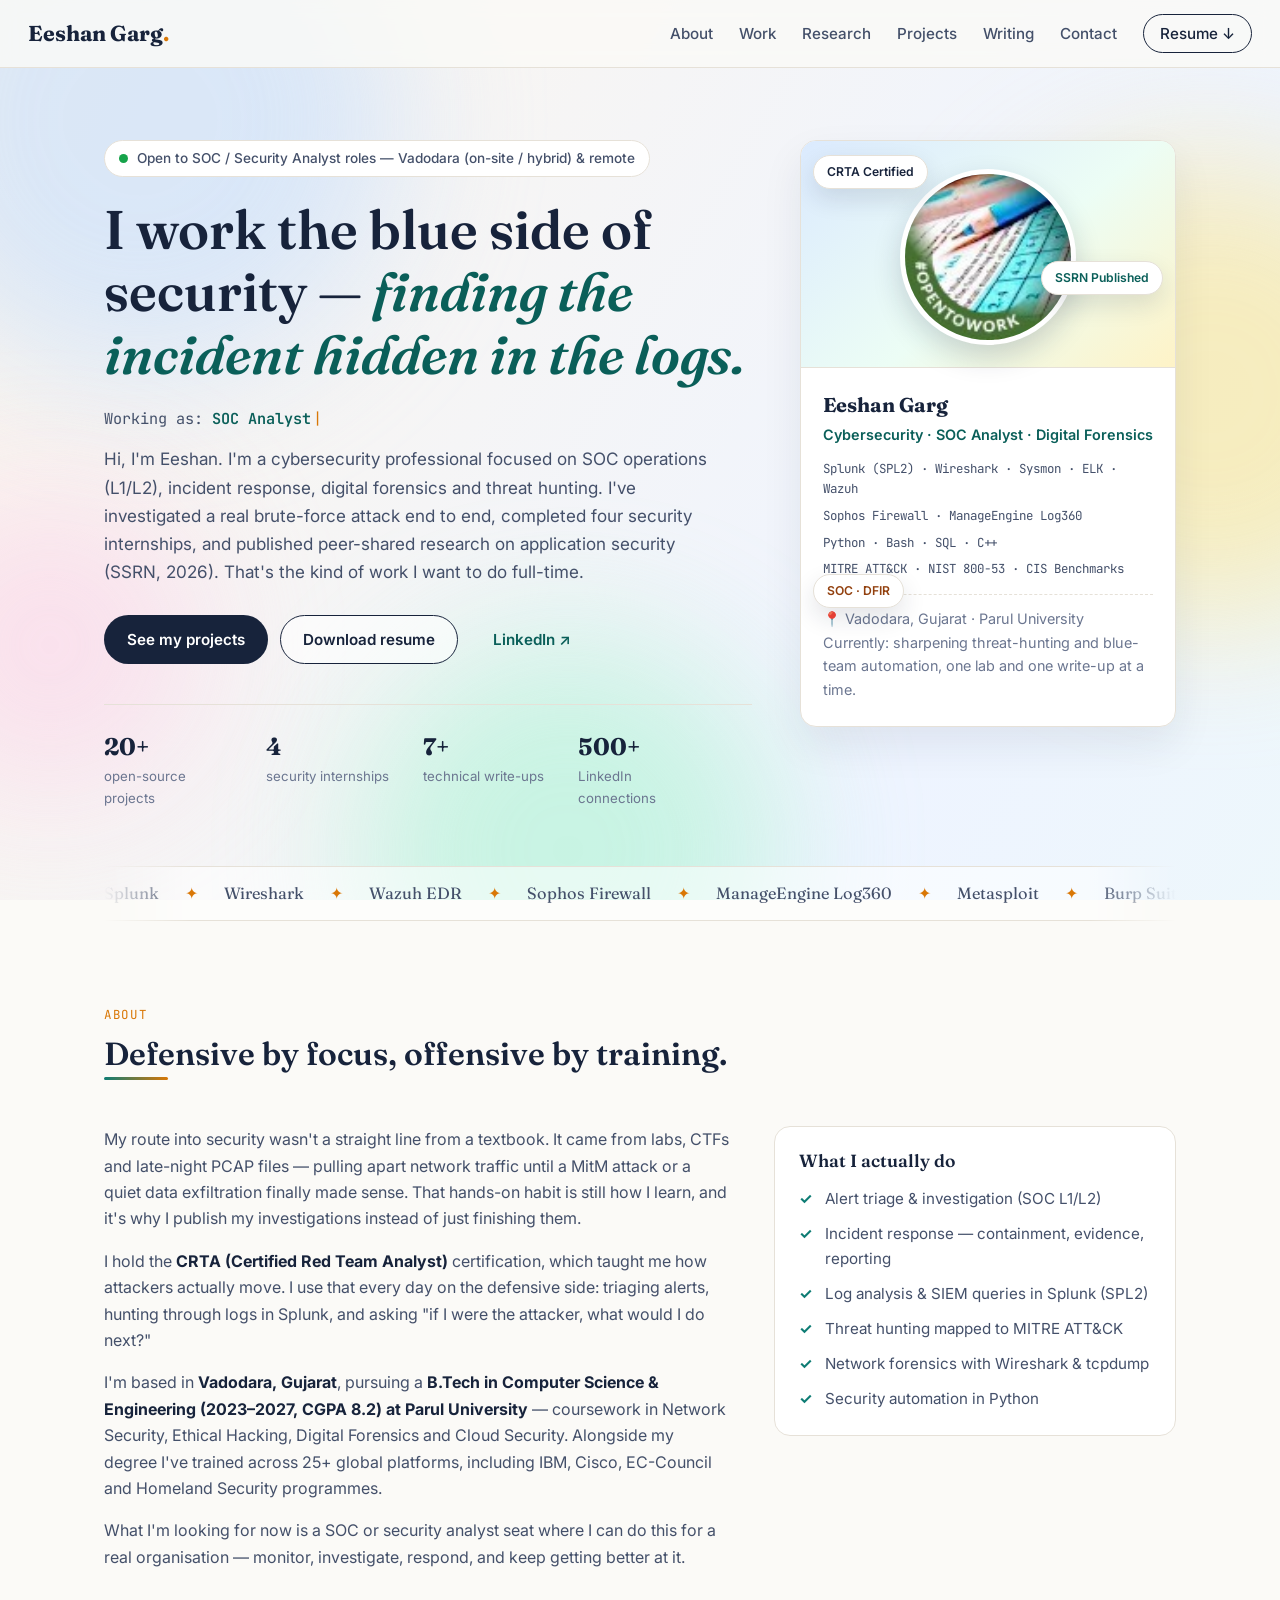
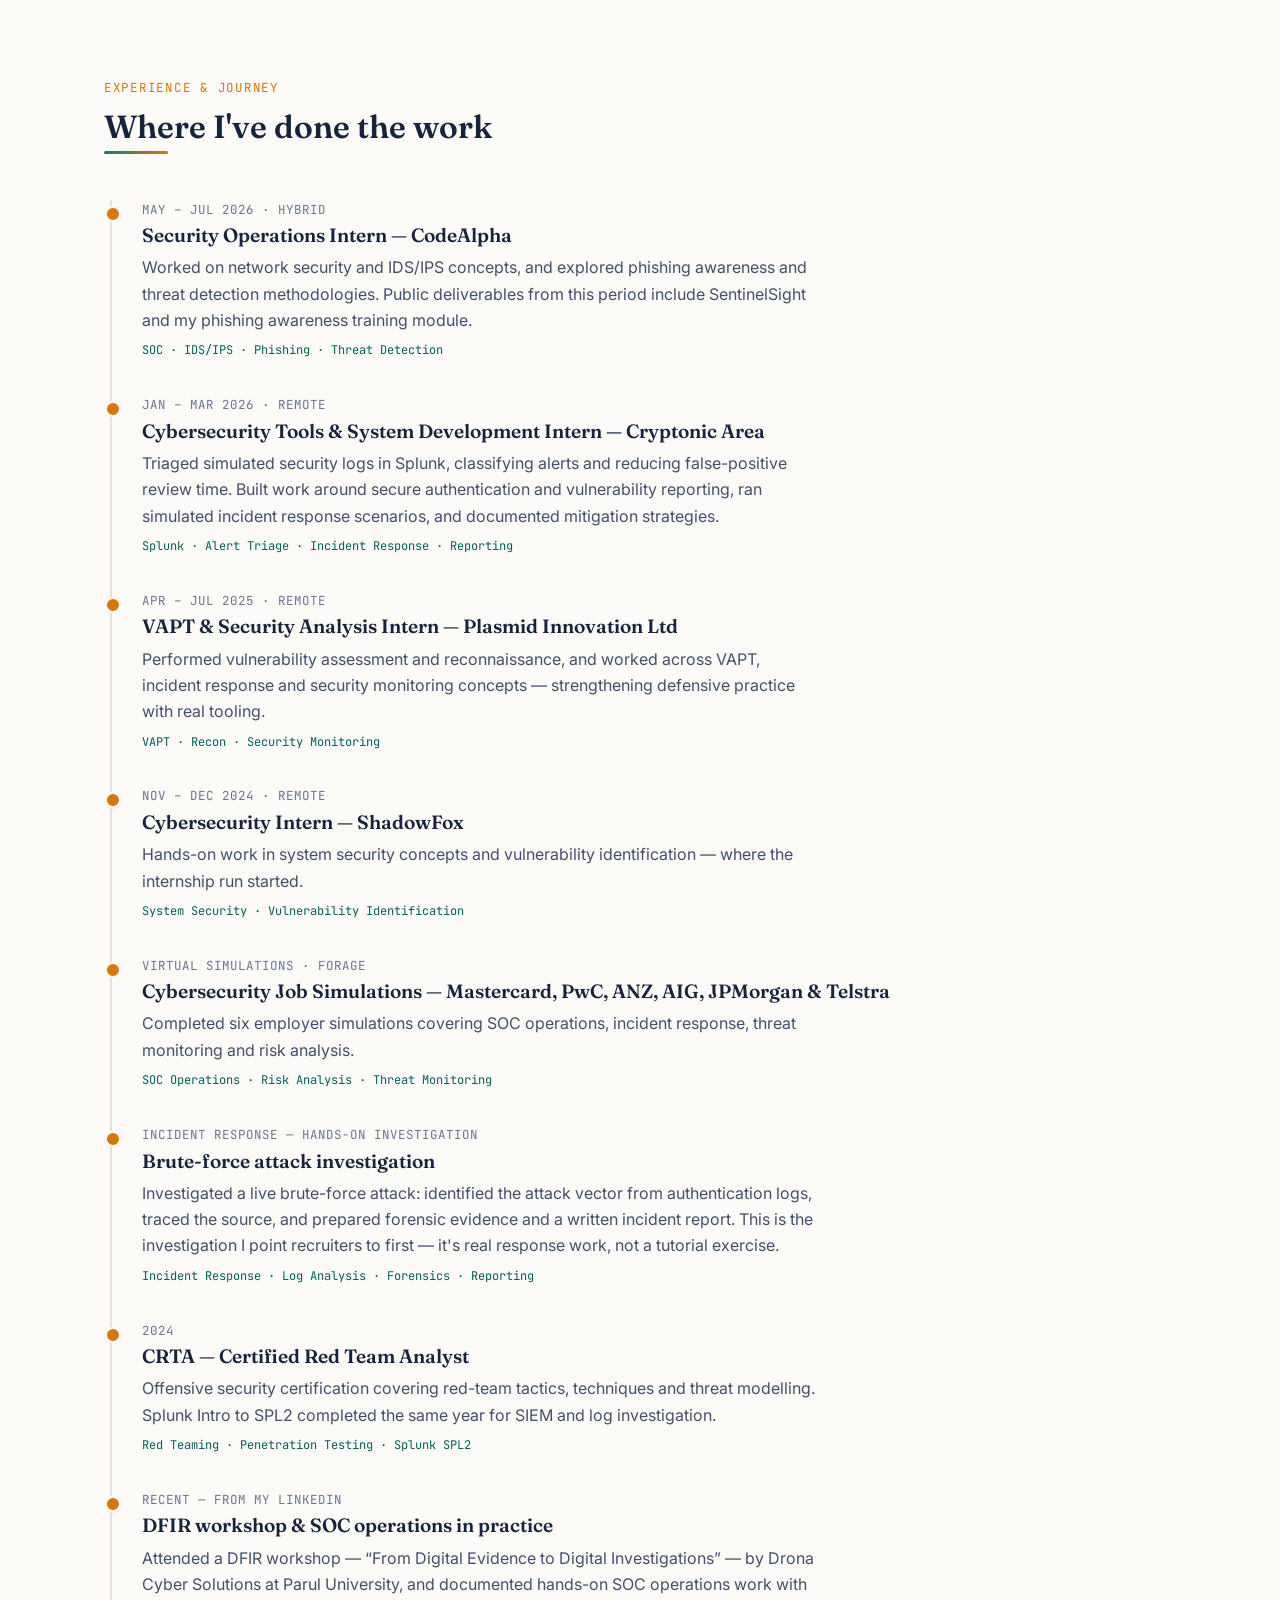
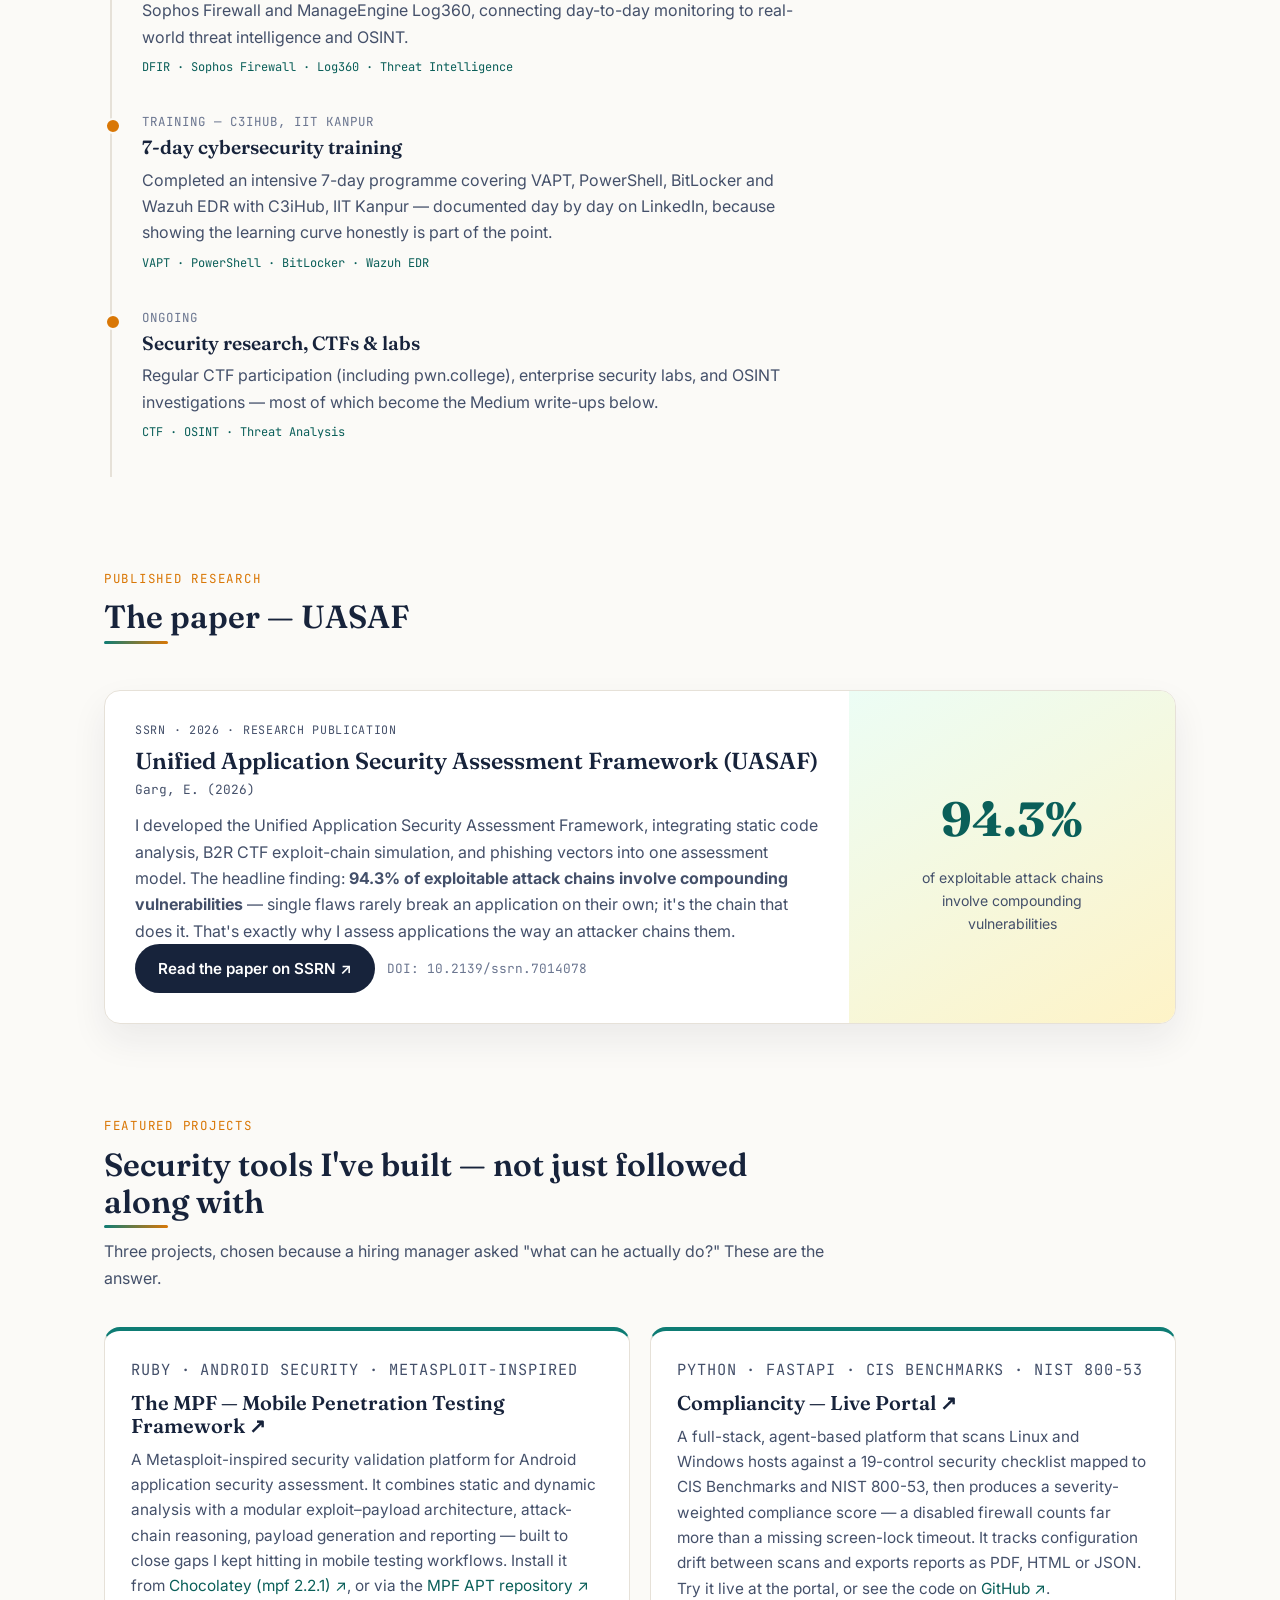
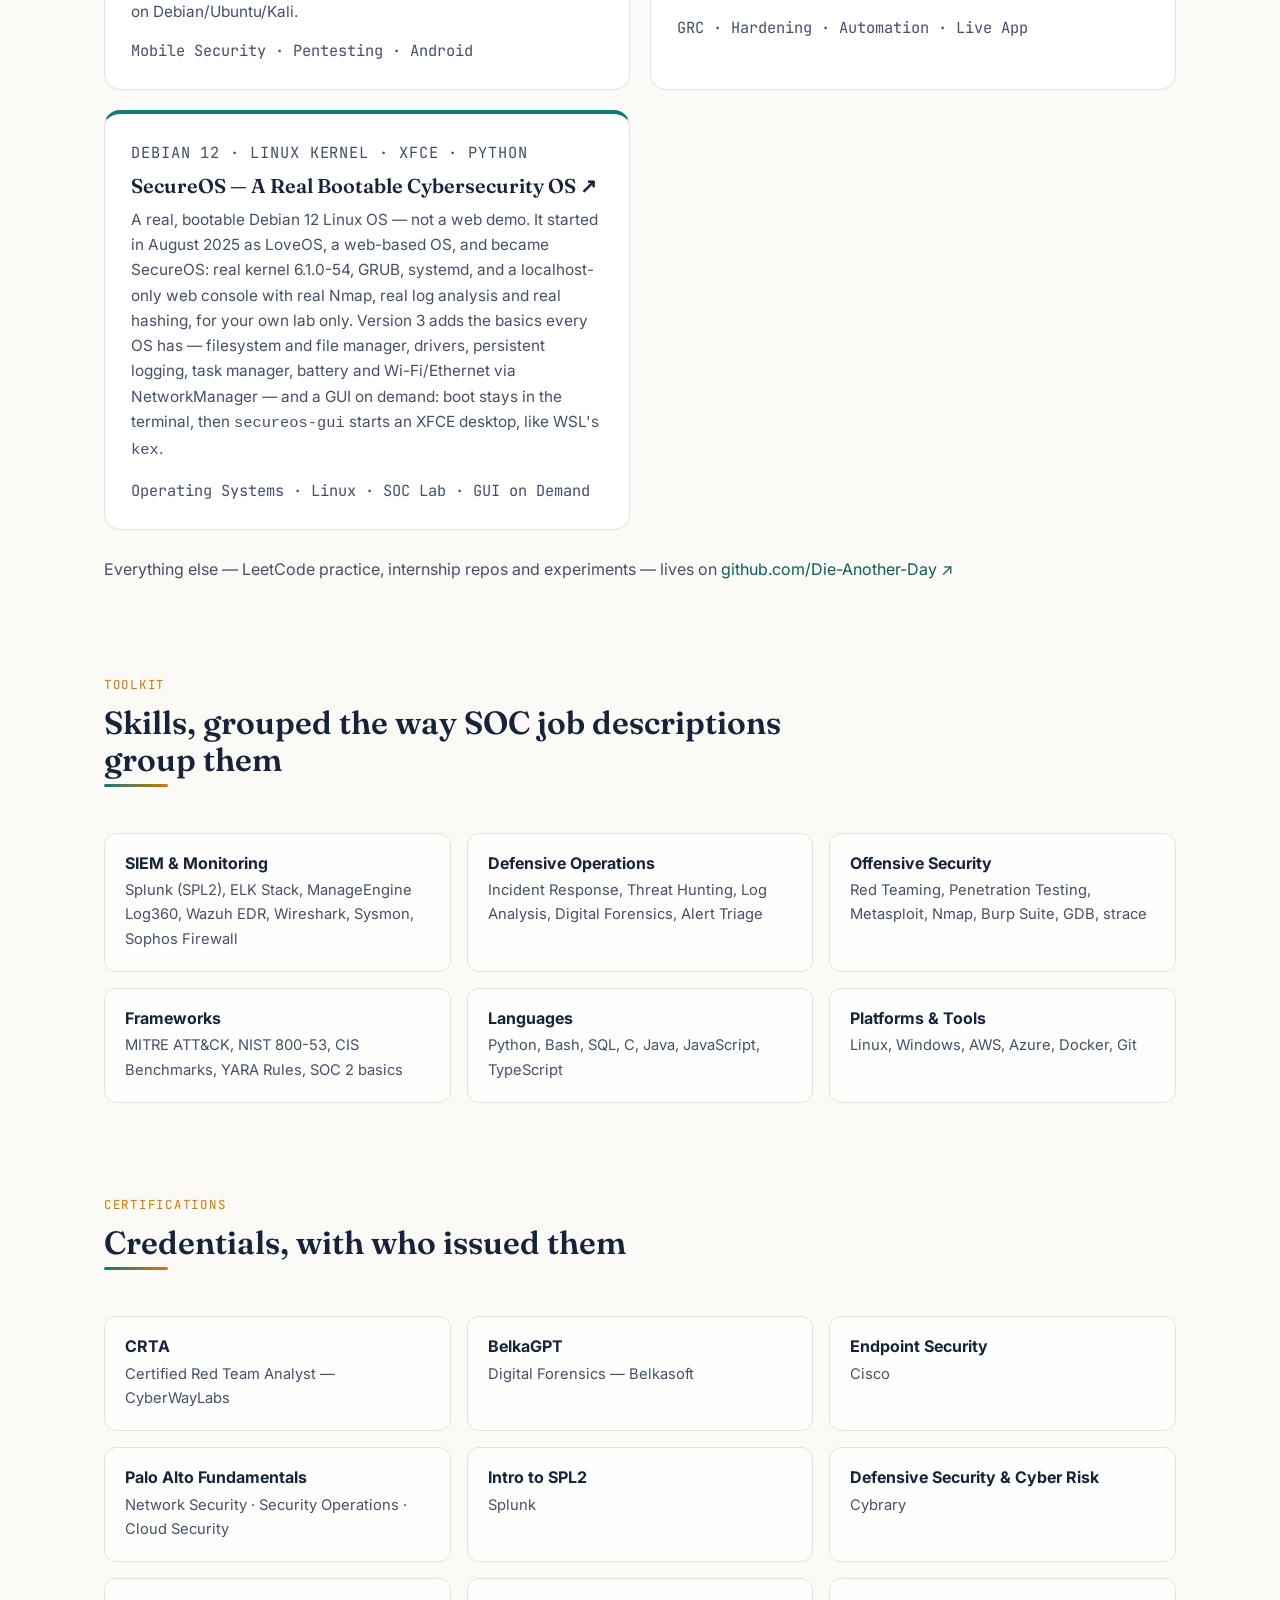
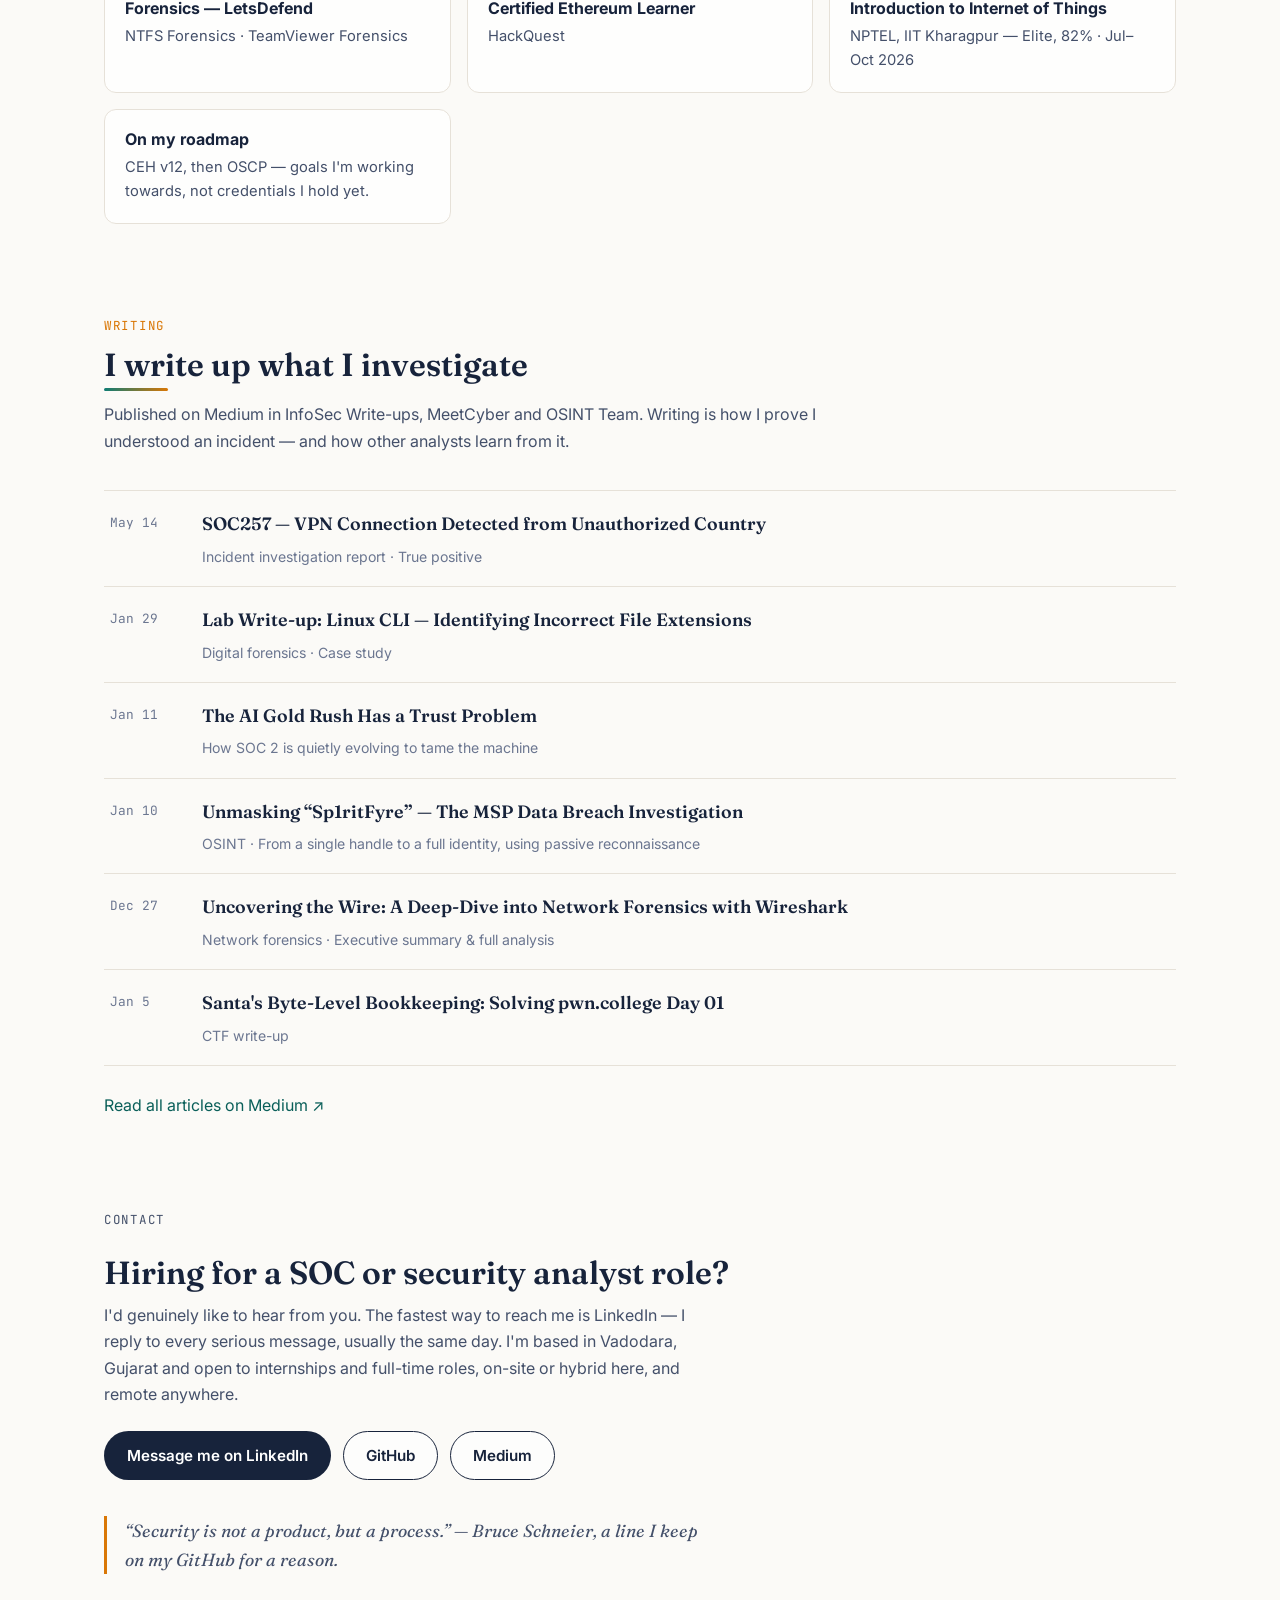
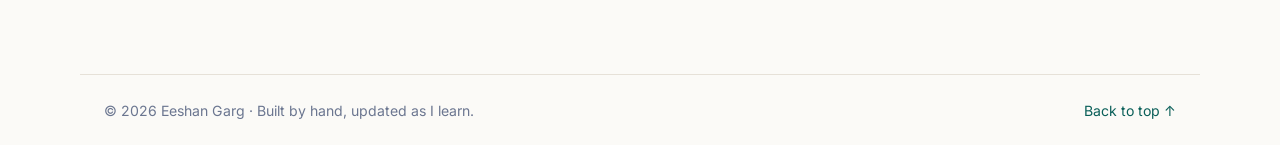
==== commit 13c6b162: "Portfolio: add NPTEL Introduction to Internet of Things (Elite, 82%)" ====
--- a/index.html
+++ b/index.html
@@ -335,6 +335,7 @@
       <div class="skill-box"><h3>Defensive Security &amp; Cyber Risk</h3><p>Cybrary</p></div>
       <div class="skill-box"><h3>Forensics — LetsDefend</h3><p>NTFS Forensics · TeamViewer Forensics</p></div>
       <div class="skill-box"><h3>Certified Ethereum Learner</h3><p>HackQuest</p></div>
+      <div class="skill-box"><h3>Introduction to Internet of Things</h3><p>NPTEL, IIT Kharagpur — Elite, 82% · Jul–Oct 2026</p></div>
       <div class="skill-box"><h3>On my roadmap</h3><p>CEH v12, then OSCP — goals I'm working towards, not credentials I hold yet.</p></div>
     </div>
   </section>
